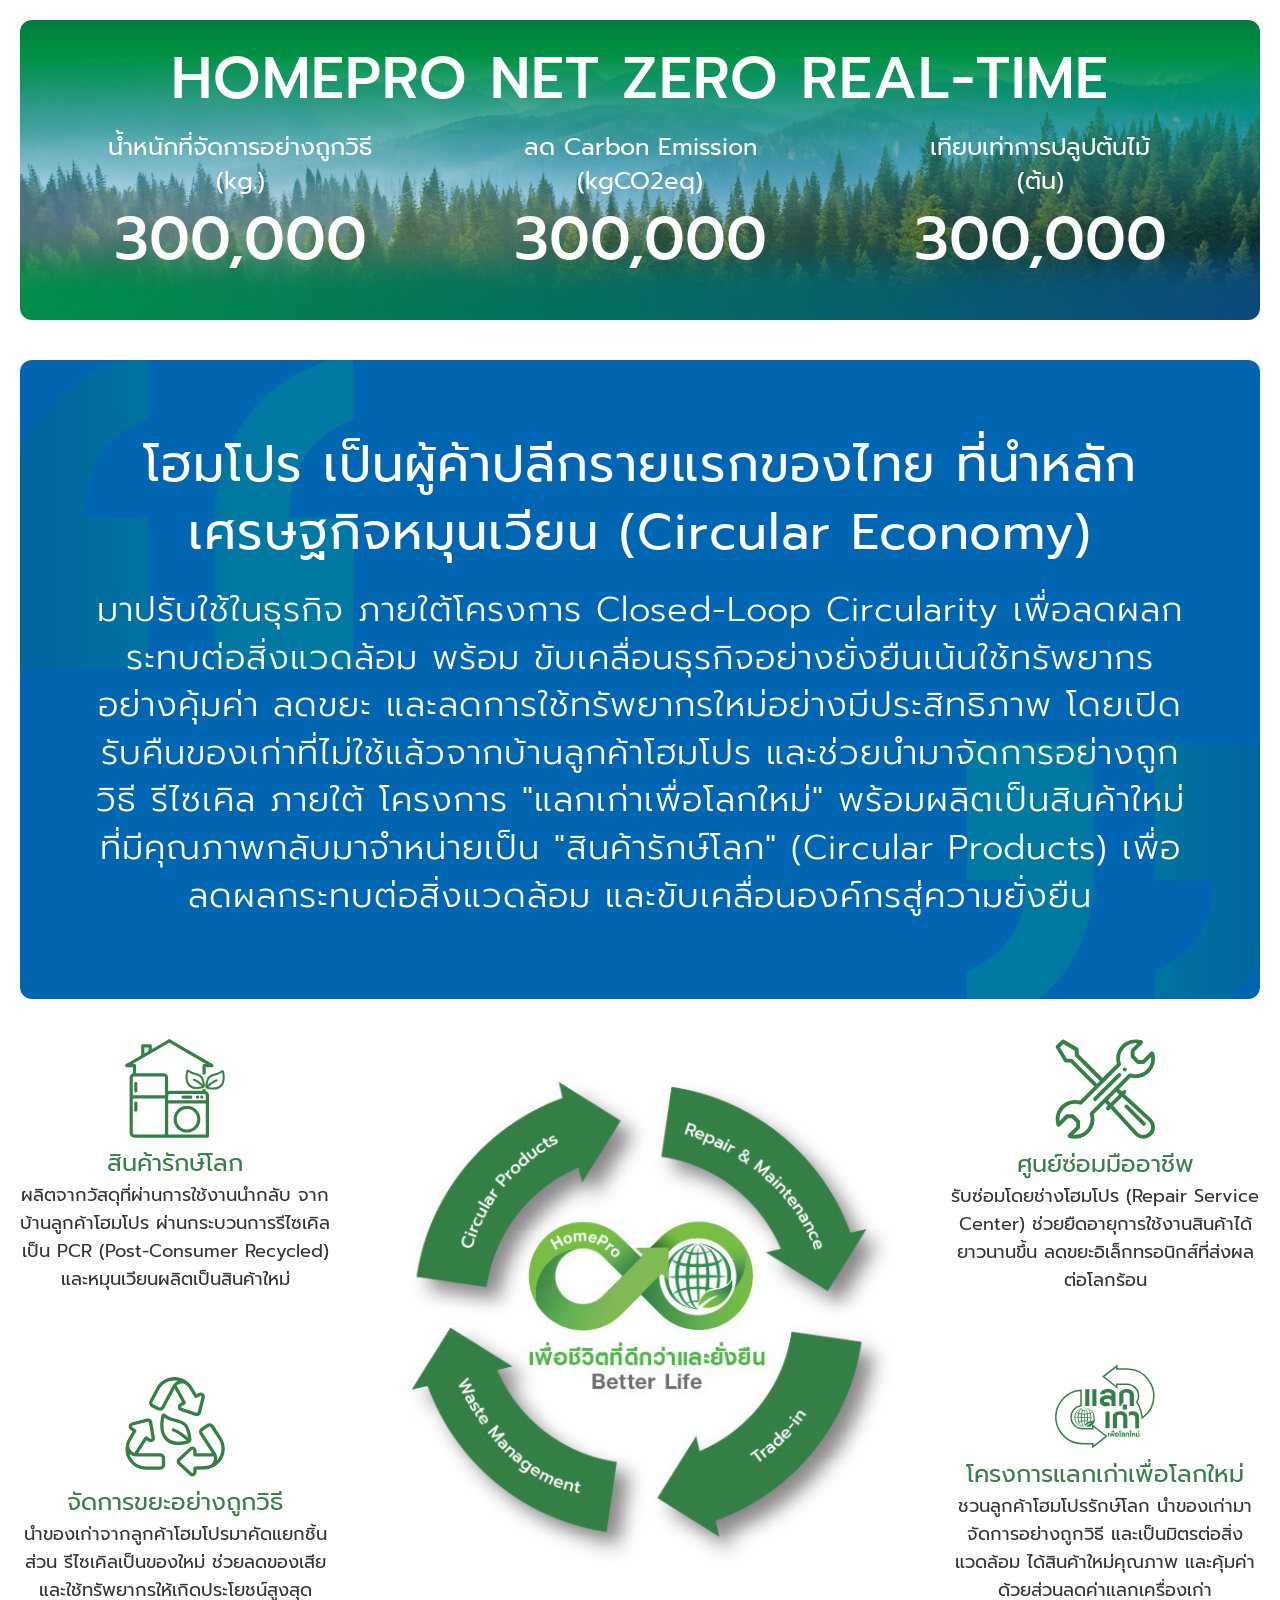
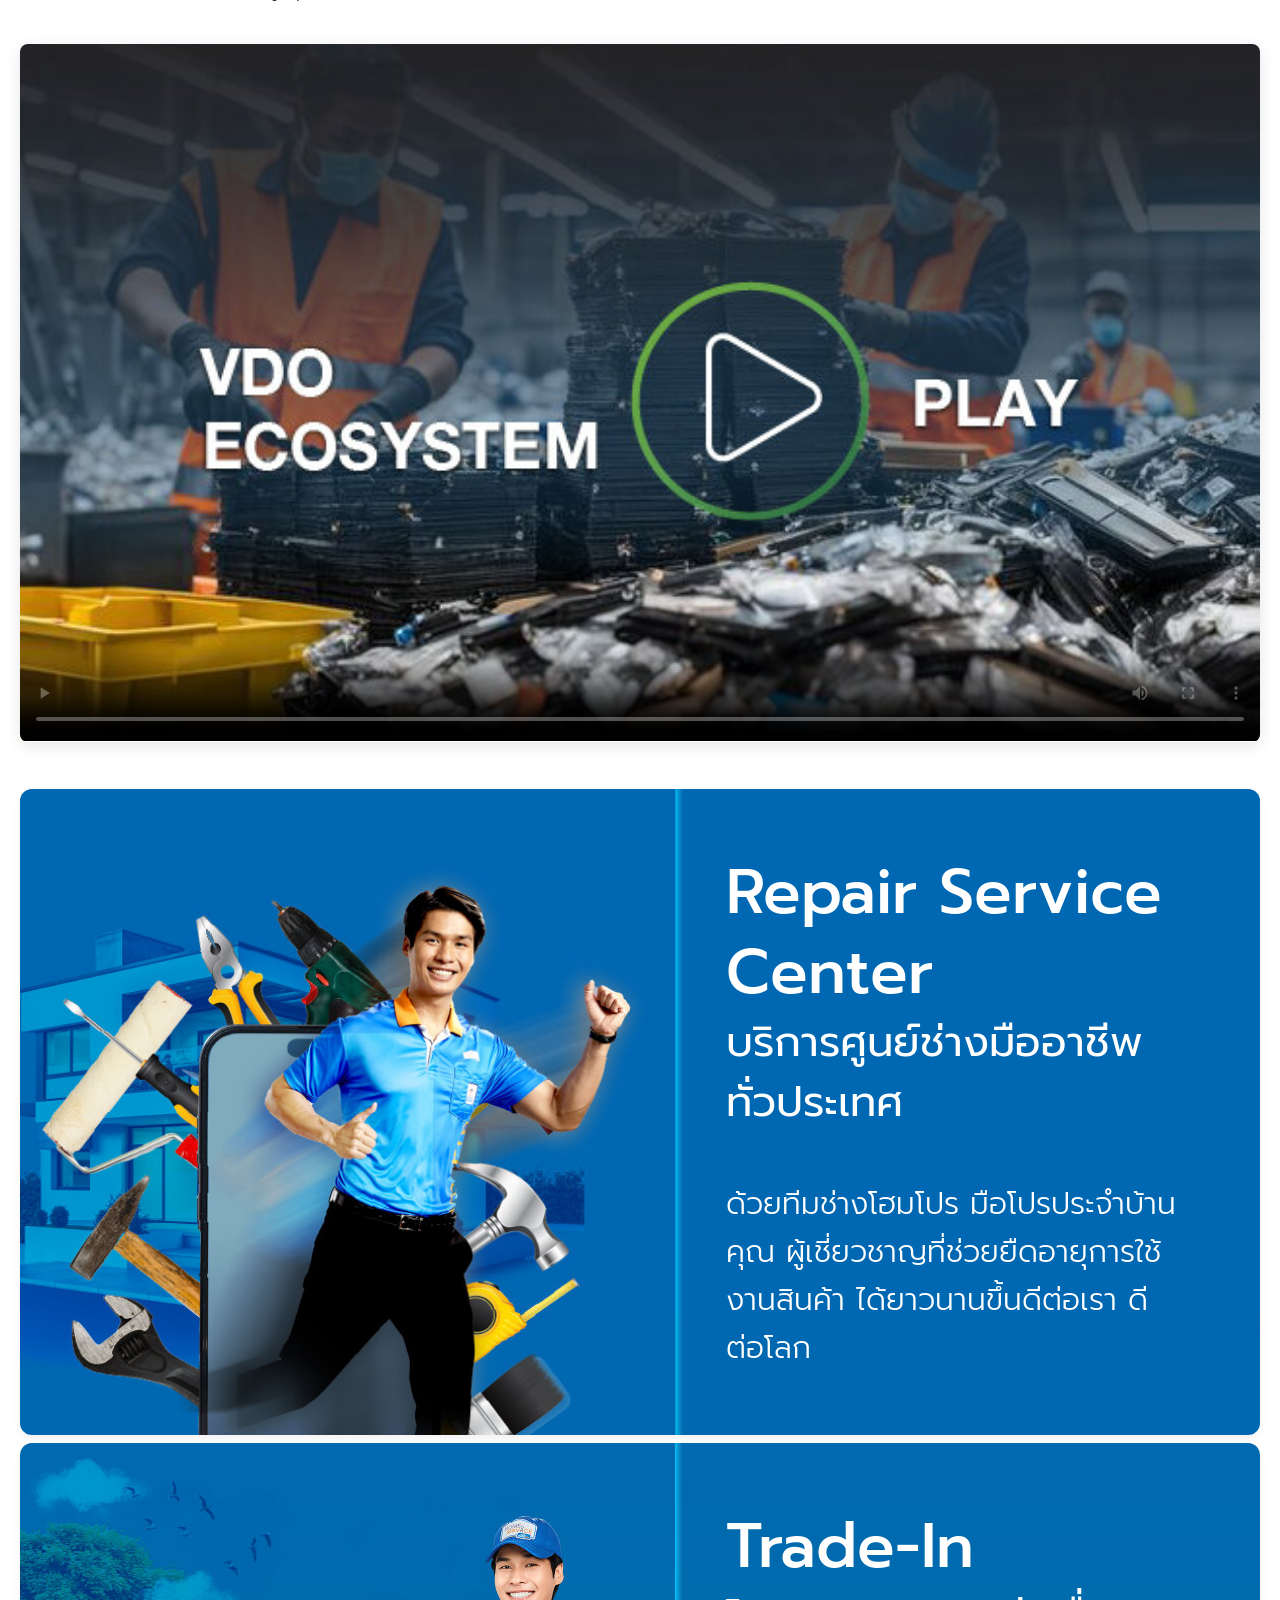
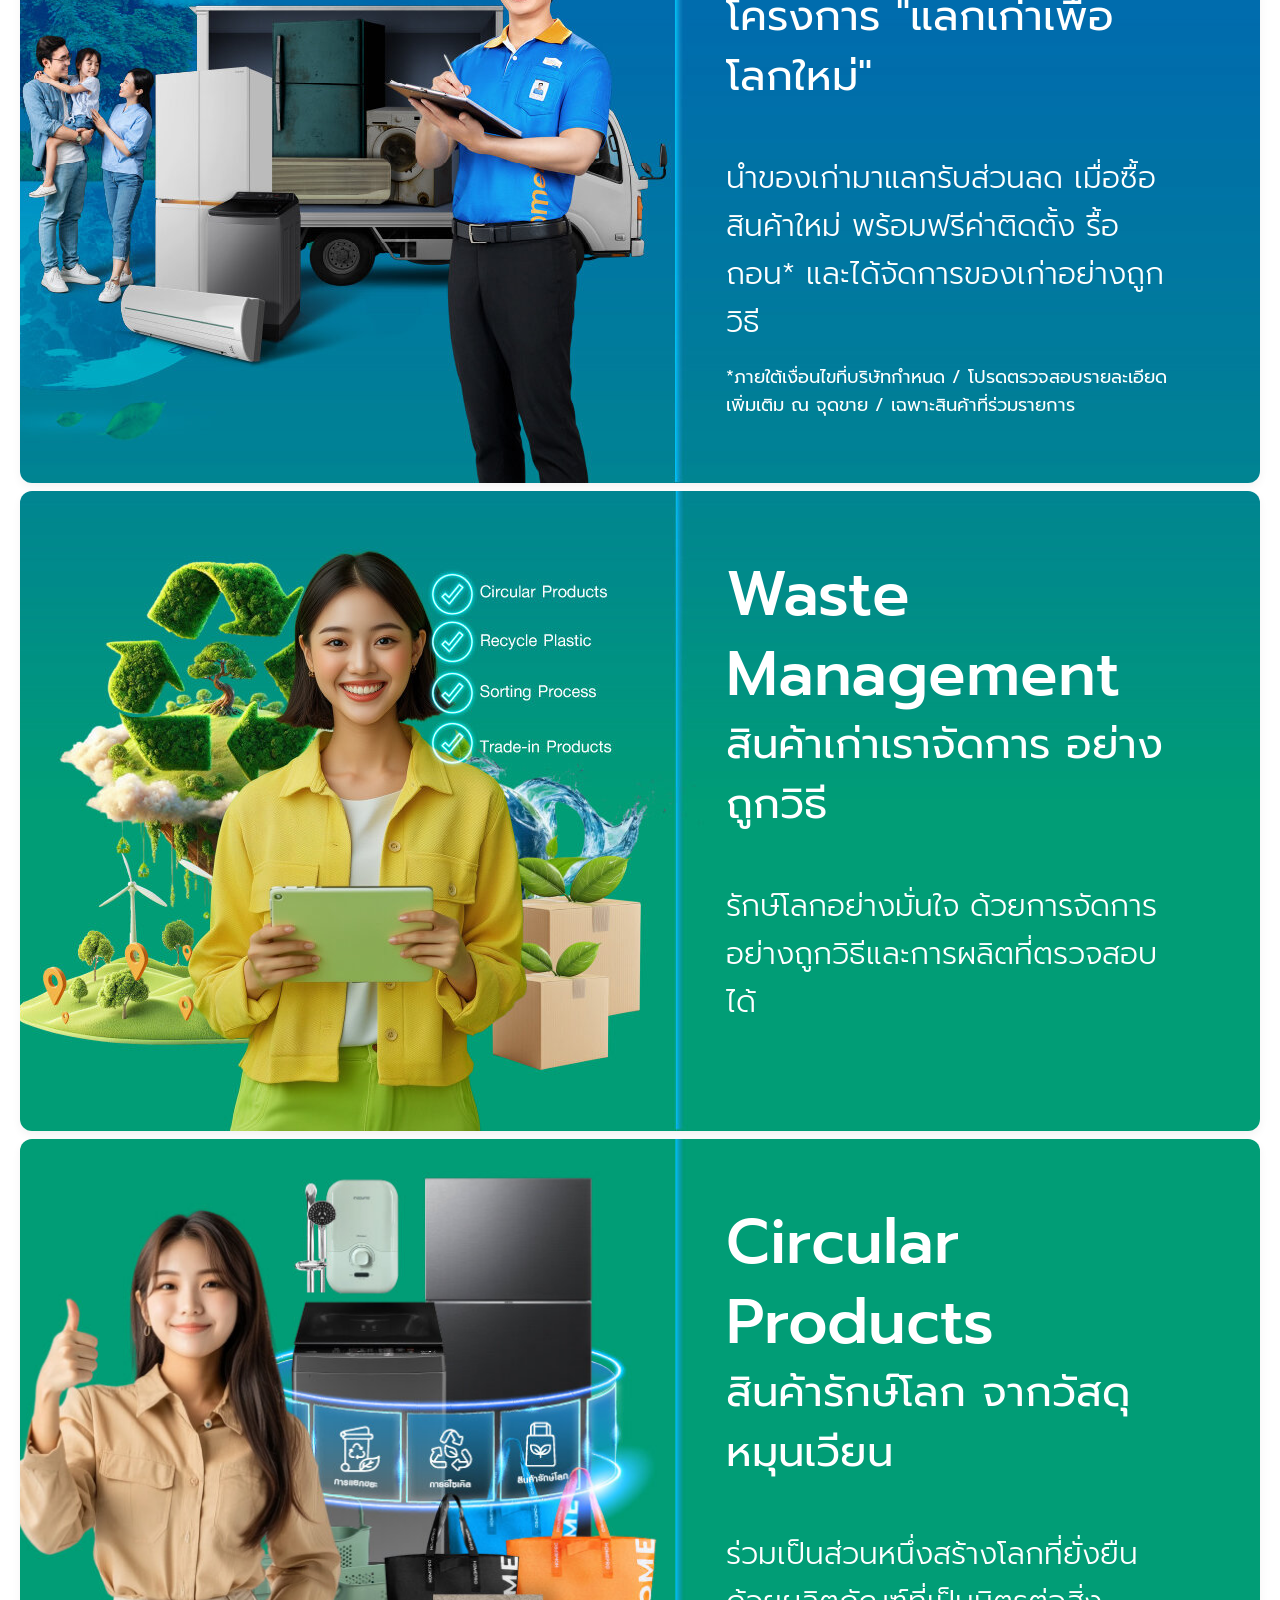
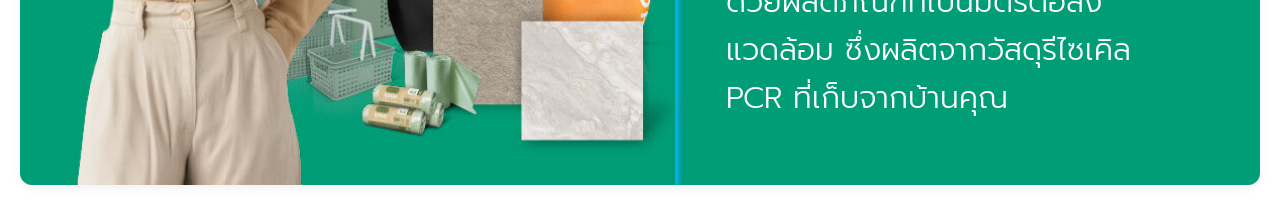
==== index.html @ ce5adcf7 "refactors: Refactor CSS and JavaScript for Modular Architecture - Created a modular CSS structure wi" ====
<!DOCTYPE html>
<html lang="th">
  <head>
    <meta charset="UTF-8" />
    <meta name="viewport" content="width=device-width, initial-scale=1.0" />
    <title>Circular Economy TH</title>
    <link rel="stylesheet" href="styles/main.css" />
  </head>

  <body>
    <div class="container">
      <section class="hero-banner hero-banner--circular">
        <div class="hero-banner__content">
          <p class="hero-banner__title">HOMEPRO NET ZERO REAL-TIME</p>

          <div class="stats-container">
            <div class="stats-card">
              <div class="stats-card__header">
                <p class="stats-card__label">น้ำหนักที่จัดการอย่างถูกวิธี</p>
                <p class="stats-card__label">(kg.)</p>
              </div>
              <p class="stats-card__label stats-card__value">300,000</p>
            </div>
            <div class="stats-card">
              <div class="stats-card__header">
                <p class="stats-card__label">ลด Carbon Emission</p>
                <p class="stats-card__label">(kgCO2eq)</p>
              </div>
              <p class="stats-card__label stats-card__value">300,000</p>
            </div>
            <div class="stats-card">
              <div class="stats-card__header">
                <p class="stats-card__label">เทียบเท่าการปลูปต้นไม้</p>
                <p class="stats-card__label">(ต้น)</p>
              </div>
              <p class="stats-card__label stats-card__value">300,000</p>
            </div>
          </div>
        </div>
      </section>

      <section class="intro-section">
        <div class="intro-section__content">
          <h2 class="intro-section__title">
            โฮมโปร เป็นผู้ค้าปลีกรายแรกของไทย ที่นำหลักเศรษฐกิจหมุนเวียน
            (Circular Economy)
          </h2>

          <h3 class="intro-section__description">
            มาปรับใช้ในธุรกิจ ภายใต้โครงการ Closed-Loop Circularity
            เพื่อลดผลกระทบต่อสิ่งแวดล้อม พร้อม
            ขับเคลื่อนธุรกิจอย่างยั่งยืนเน้นใช้ทรัพยากรอย่างคุ้มค่า ลดขยะ
            และลดการใช้ทรัพยากรใหม่อย่างมีประสิทธิภาพ
            โดยเปิดรับคืนของเก่าที่ไม่ใช้แล้วจากบ้านลูกค้าโฮมโปร
            และช่วยนำมาจัดการอย่างถูกวิธี รีไซเคิล ภายใต้ โครงการ
            "แลกเก่าเพื่อโลกใหม่" พร้อมผลิตเป็นสินค้าใหม่
            ที่มีคุณภาพกลับมาจำหน่ายเป็น "สินค้ารักษ์โลก" (Circular Products)
            เพื่อลดผลกระทบต่อสิ่งแวดล้อม และขับเคลื่อนองค์กรสู่ความยั่งยืน
          </h3>
        </div>
      </section>

      <section class="circularity-grid">
        <div class="circularity-grid__side circularity-grid__side--1">
          <div class="circularity-item">
            <img src="/images/Desktop/circle_icon01.svg" alt="รูปภาพ 1" />
            <div>
              <p class="circularity-item__title">สินค้ารักษ์โลก</p>
              <p class="circularity-item__description">
                ผลิตจากวัสดุที่ผ่านการใช้งานนำกลับ จากบ้านลูกค้าโฮมโปร
                ผ่านกระบวนการรีไซเคิล เป็น PCR (Post-Consumer Recycled)
                และหมุนเวียนผลิตเป็นสินค้าใหม่
              </p>
            </div>
          </div>
          <div class="circularity-item">
            <img src="/images/Desktop/circle_icon03.svg" alt="รูปภาพ 2" />
            <div>
              <p class="circularity-item__title">จัดการขยะอย่างถูกวิธี</p>
              <p class="circularity-item__description">
                นำของเก่าจากลูกค้าโฮมโปรมาคัดแยกชิ้นส่วน รีไซเคิลเป็นของใหม่
                ช่วยลดของเสีย และใช้ทรัพยากรให้เกิดประโยชน์สูงสุด
              </p>
            </div>
          </div>
        </div>
        <div class="circularity-grid__center">
          <img src="/images/Desktop/cycle_shadow.svg" alt="รูปภาพกลาง" />
        </div>
        <div class="circularity-grid__side circularity-grid__side--2">
          <div class="circularity-item">
            <img src="/images/Desktop/circle_icon02.svg" alt="รูปภาพ 3" />
            <div>
              <p class="circularity-item__title">ศูนย์ซ่อมมืออาชีพ</p>
              <p class="circularity-item__description">
                รับซ่อมโดยช่างโฮมโปร (Repair Service Center)
                ช่วยยืดอายุการใช้งานสินค้าได้ยาวนานขึ้น
                ลดขยะอิเล็กทรอนิกส์ที่ส่งผลต่อโลกร้อน
              </p>
            </div>
          </div>
          <div class="circularity-item">
            <img src="/images/Desktop/circle_icon04.svg" alt="รูปภาพ 4" />
            <div>
              <p class="circularity-item__title">โครงการแลกเก่าเพื่อโลกใหม่</p>
              <p class="circularity-item__description">
                ชวนลูกค้าโฮมโปรรักษ์โลก นำของเก่ามาจัดการอย่างถูกวิธี
                และเป็นมิตรต่อสิ่งแวดล้อม ได้สินค้าใหม่คุณภาพ
                และคุ้มค่าด้วยส่วนลดค่าแลกเครื่องเก่า
              </p>
            </div>
          </div>
        </div>
      </section>

      <section class="video-section">
        <div class="video-section__wrapper">
          <video controls poster="images/Desktop/04-vdo.jpg">
            <source src="/video/Revise Loop 1.mp4" type="video/mp4" />
          </video>
        </div>
      </section>

      <section class="service-cards">
        <div class="service-card service-card--repair">
          <div class="service-card__image"></div>
          <div class="service-card__content">
            <p class="service-card__title">Repair Service Center</p>
            <p class="service-card__subtitle">บริการศูนย์ช่างมืออาชีพ ทั่วประเทศ</p>
            <p class="service-card__description">
              ด้วยทีมช่างโฮมโปร มือโปรประจำบ้านคุณ
              ผู้เชี่ยวชาญที่ช่วยยืดอายุการใช้งานสินค้า ได้ยาวนานขึ้นดีต่อเรา
              ดีต่อโลก
            </p>
          </div>
        </div>

        <div class="service-card service-card--tradein">
          <div class="service-card__image"></div>
          <div class="service-card__content">
            <p class="service-card__title">Trade-In</p>
            <p class="service-card__subtitle">โครงการ "แลกเก่าเพื่อโลกใหม่"</p>
            <p class="service-card__description">
              นำของเก่ามาแลกรับส่วนลด เมื่อซื้อสินค้าใหม่ พร้อมฟรีค่าติดตั้ง
              รื้อถอน* และได้จัดการของเก่าอย่างถูกวิธี
            </p>
            <p class="service-card__footer">
              *ภายใต้เงื่อนไขที่บริษัทกำหนด / โปรดตรวจสอบรายละเอียดเพิ่มเติม ณ
              จุดขาย / เฉพาะสินค้าที่ร่วมรายการ
            </p>
          </div>
        </div>

        <a href="/Waste_Management_TH.html" class="service-card service-card--waste">
          <div class="service-card__image"></div>
          <div class="service-card__content">
            <p class="service-card__title">Waste Management</p>
            <p class="service-card__subtitle">สินค้าเก่าเราจัดการ อย่างถูกวิธี</p>
            <p class="service-card__description">
              รักษ์โลกอย่างมั่นใจ ด้วยการจัดการ
              อย่างถูกวิธีและการผลิตที่ตรวจสอบได้
            </p>
          </div>
        </a>

        <div class="service-card service-card--circular-products">
          <div class="service-card__image"></div>
          <div class="service-card__content">
            <p class="service-card__title">Circular Products</p>
            <p class="service-card__subtitle">สินค้ารักษ์โลก จากวัสดุหมุนเวียน</p>
            <p class="service-card__description">
              ร่วมเป็นส่วนหนึ่งสร้างโลกที่ยั่งยืน
              ด้วยผลิตภัณฑ์ที่เป็นมิตรต่อสิ่งแวดล้อม ซึ่งผลิตจากวัสดุรีไซเคิล
              PCR ที่เก็บจากบ้านคุณ
            </p>
          </div>
        </div>
      </section>

    <script src="scripts/carousel.js"></script>
  </body>
</html>
---- styles/main.css ----
/* Import all stylesheets in order */
@import url("base.css");
@import url("components.css");
@import url("pages/circular-economy.css");
@import url("pages/waste-management.css");
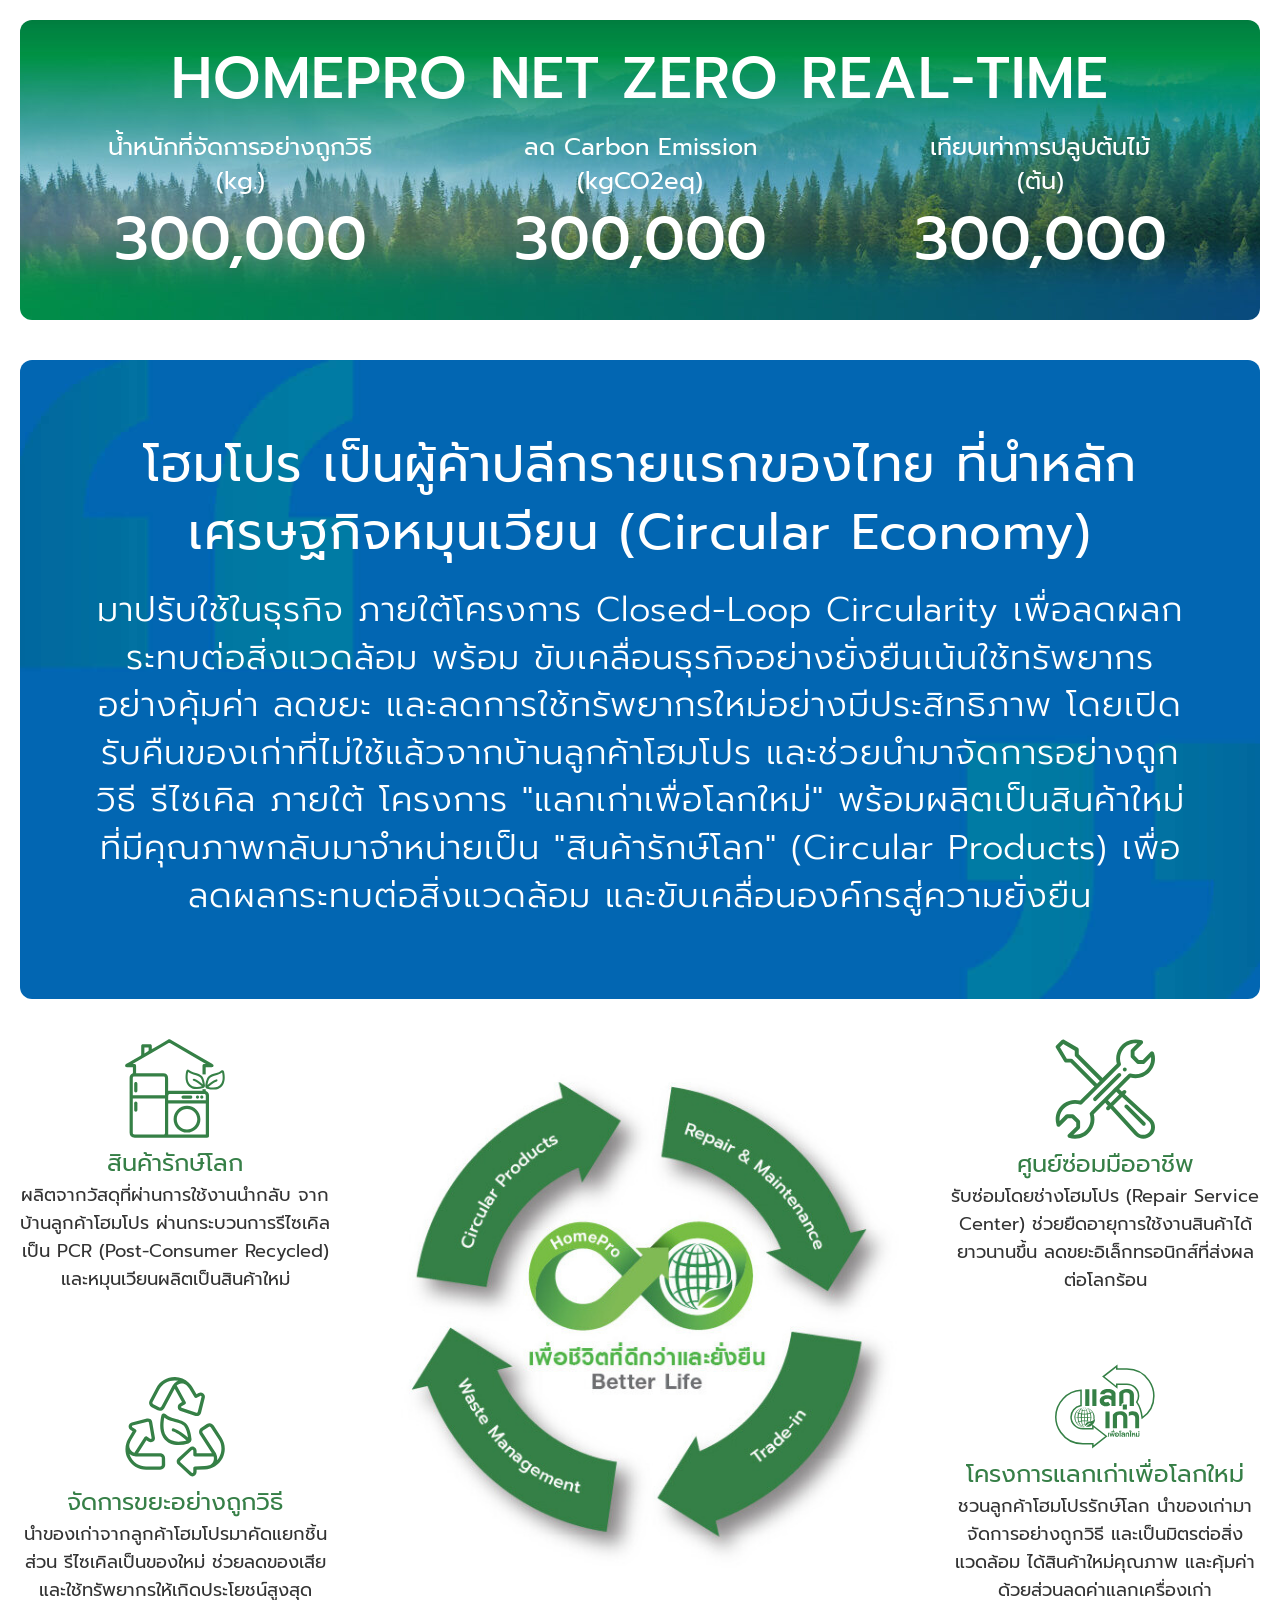
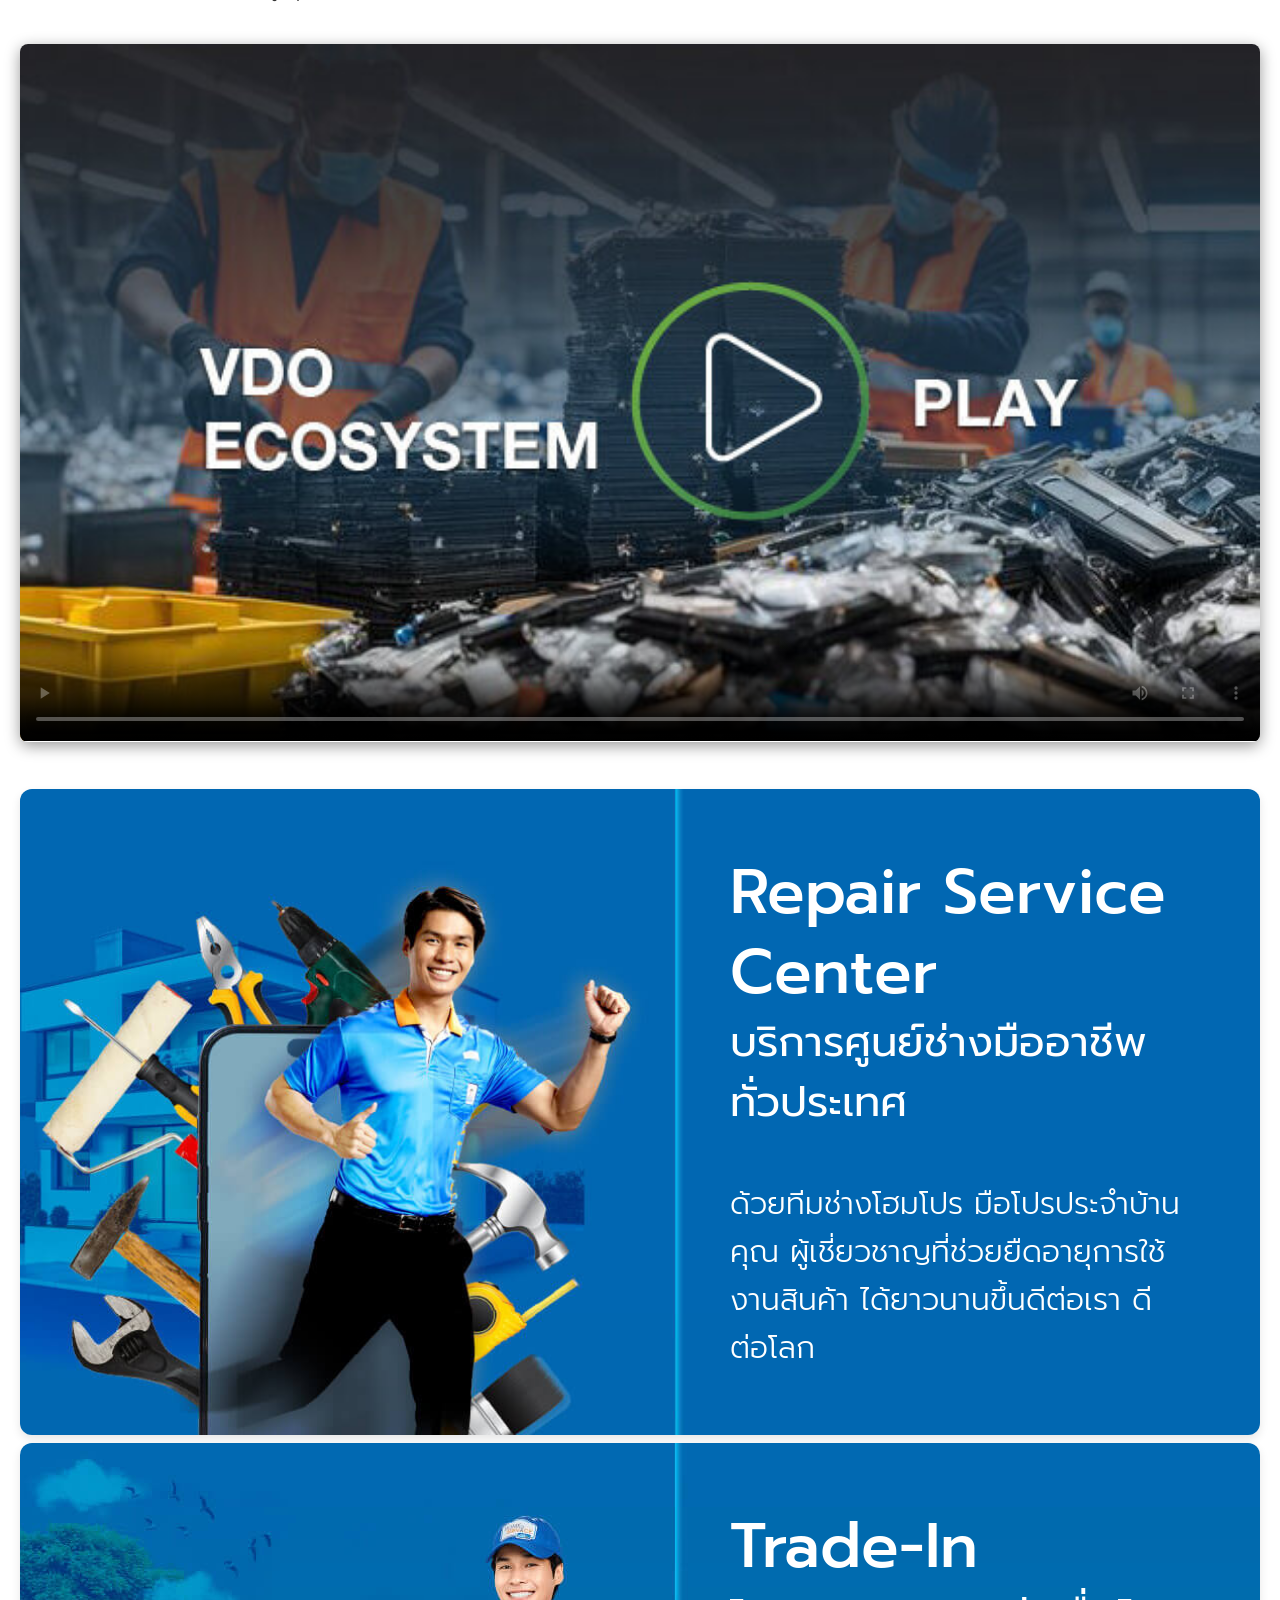
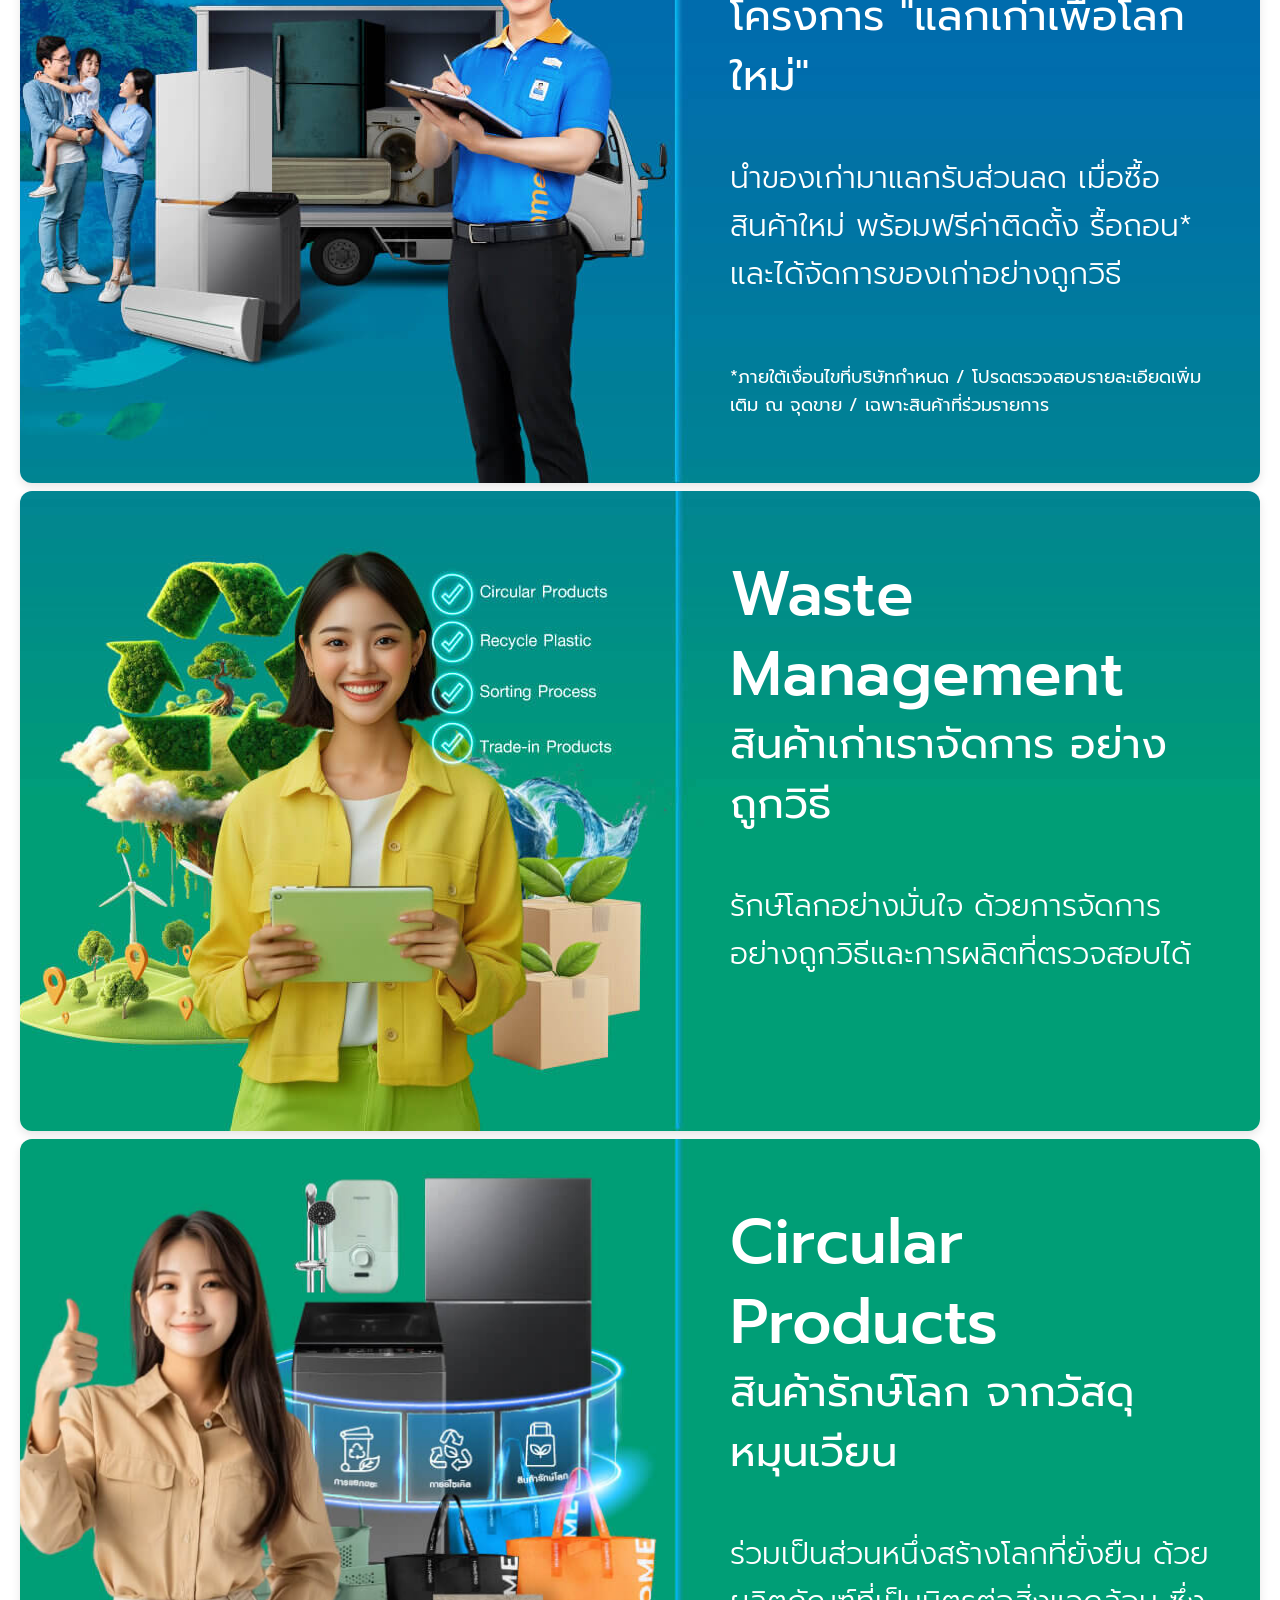
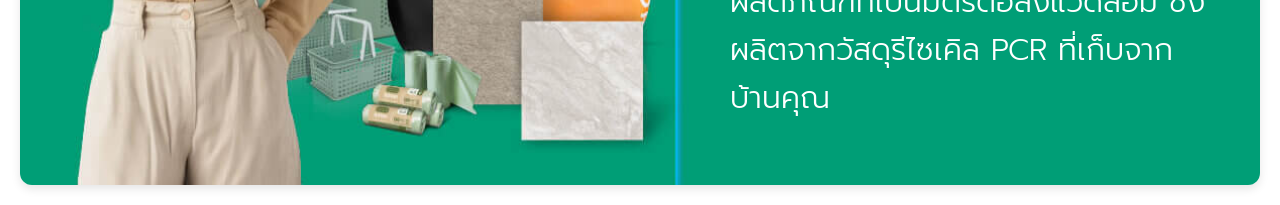
==== commit 3ad12916: "chore: remove unused carousel script and update HTML structure for better readability" ====
--- a/index.html
+++ b/index.html
@@ -126,7 +126,9 @@
           <div class="service-card__image"></div>
           <div class="service-card__content">
             <p class="service-card__title">Repair Service Center</p>
-            <p class="service-card__subtitle">บริการศูนย์ช่างมืออาชีพ ทั่วประเทศ</p>
+            <p class="service-card__subtitle">
+              บริการศูนย์ช่างมืออาชีพ ทั่วประเทศ
+            </p>
             <p class="service-card__description">
               ด้วยทีมช่างโฮมโปร มือโปรประจำบ้านคุณ
               ผู้เชี่ยวชาญที่ช่วยยืดอายุการใช้งานสินค้า ได้ยาวนานขึ้นดีต่อเรา
@@ -151,11 +153,16 @@
           </div>
         </div>
 
-        <a href="/Waste_Management_TH.html" class="service-card service-card--waste">
+        <a
+          href="/Waste_Management_TH.html"
+          class="service-card service-card--waste"
+        >
           <div class="service-card__image"></div>
           <div class="service-card__content">
             <p class="service-card__title">Waste Management</p>
-            <p class="service-card__subtitle">สินค้าเก่าเราจัดการ อย่างถูกวิธี</p>
+            <p class="service-card__subtitle">
+              สินค้าเก่าเราจัดการ อย่างถูกวิธี
+            </p>
             <p class="service-card__description">
               รักษ์โลกอย่างมั่นใจ ด้วยการจัดการ
               อย่างถูกวิธีและการผลิตที่ตรวจสอบได้
@@ -167,7 +174,9 @@
           <div class="service-card__image"></div>
           <div class="service-card__content">
             <p class="service-card__title">Circular Products</p>
-            <p class="service-card__subtitle">สินค้ารักษ์โลก จากวัสดุหมุนเวียน</p>
+            <p class="service-card__subtitle">
+              สินค้ารักษ์โลก จากวัสดุหมุนเวียน
+            </p>
             <p class="service-card__description">
               ร่วมเป็นส่วนหนึ่งสร้างโลกที่ยั่งยืน
               ด้วยผลิตภัณฑ์ที่เป็นมิตรต่อสิ่งแวดล้อม ซึ่งผลิตจากวัสดุรีไซเคิล
@@ -176,7 +185,6 @@
           </div>
         </div>
       </section>
-
-    <script src="scripts/carousel.js"></script>
+    </div>
   </body>
 </html>
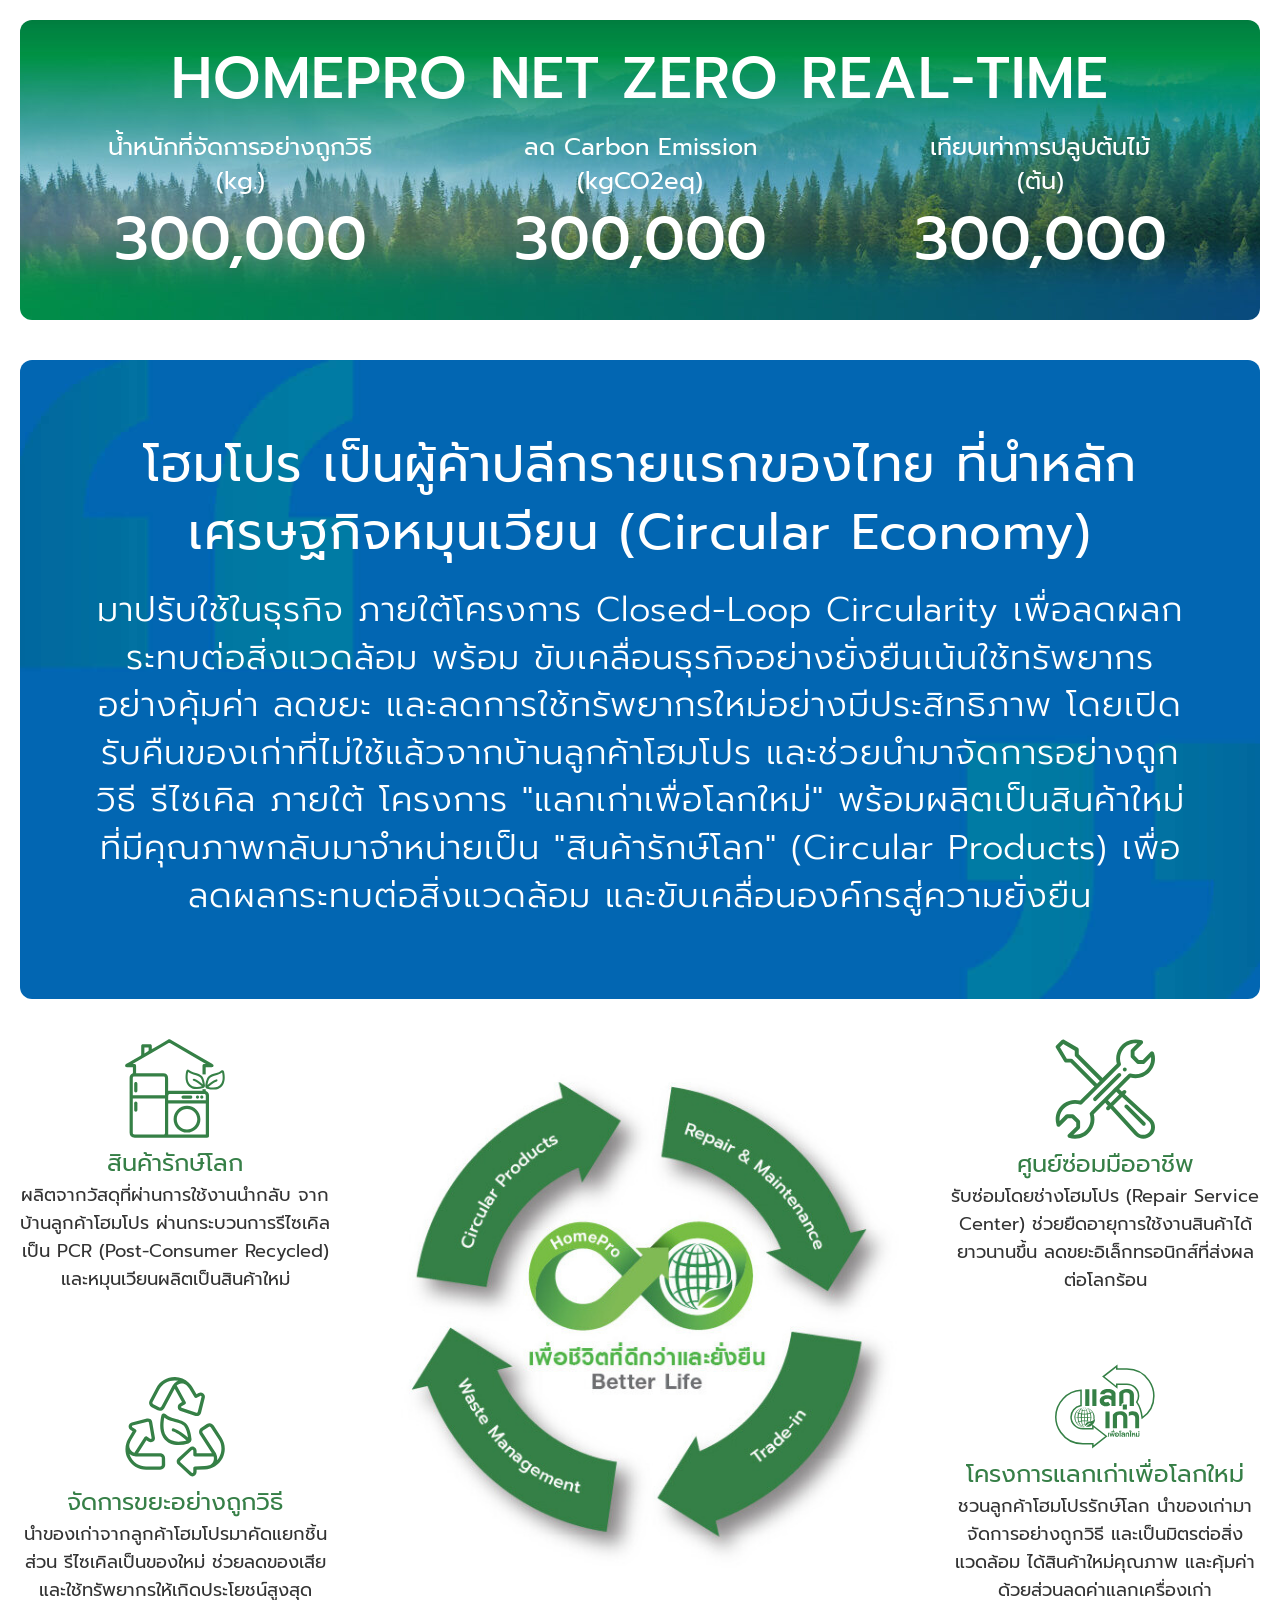
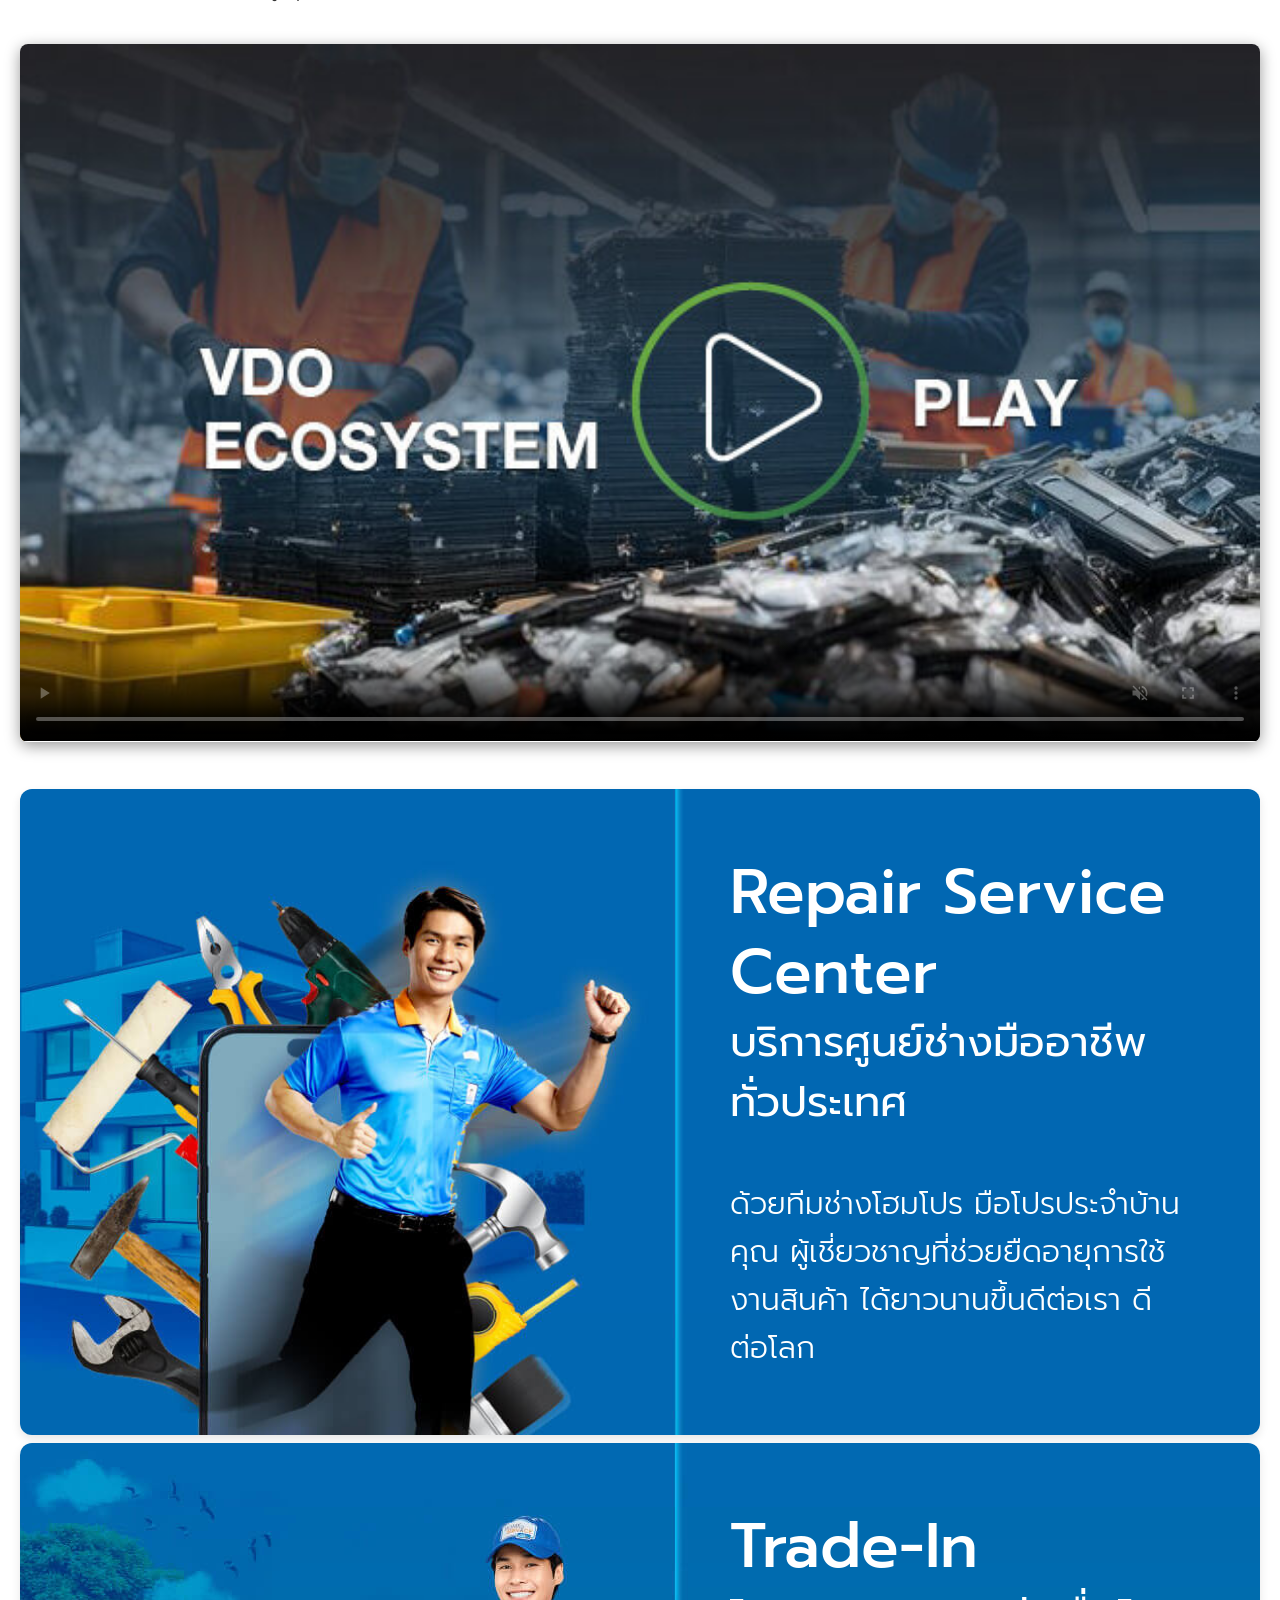
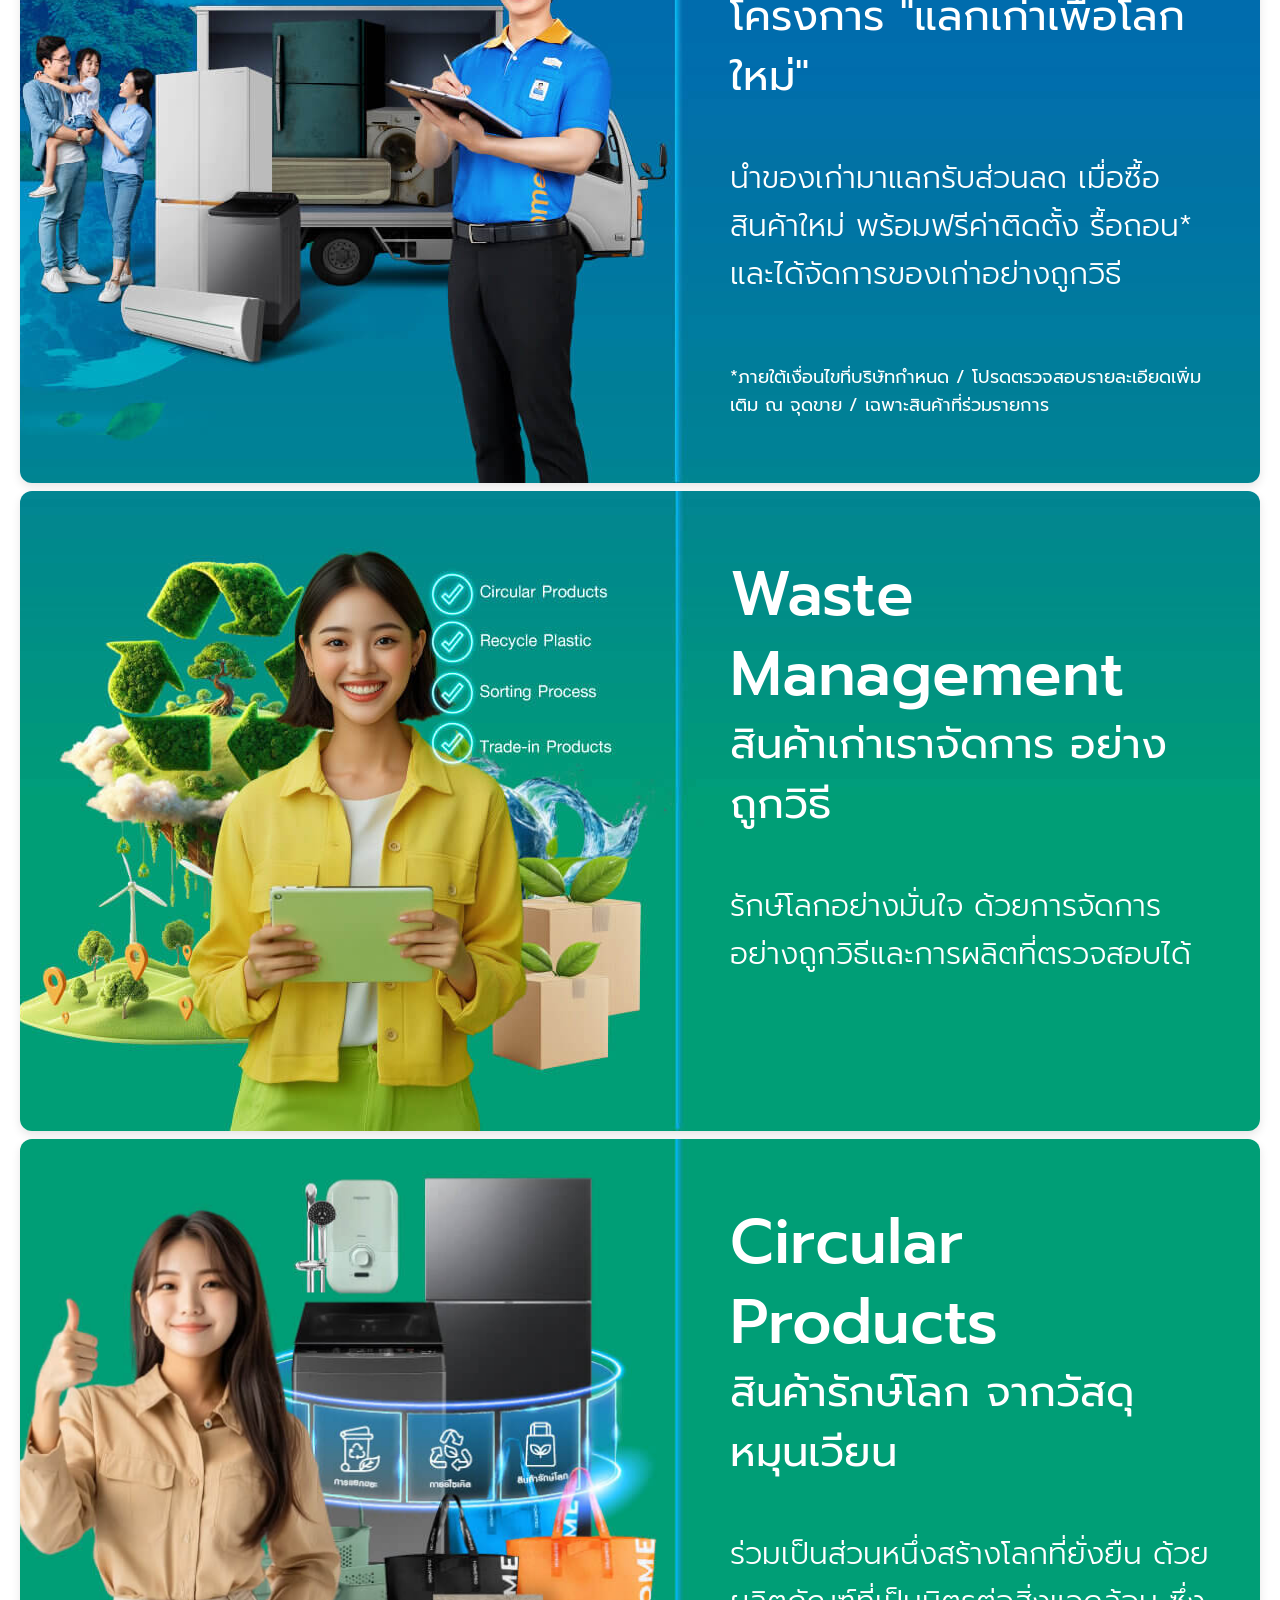
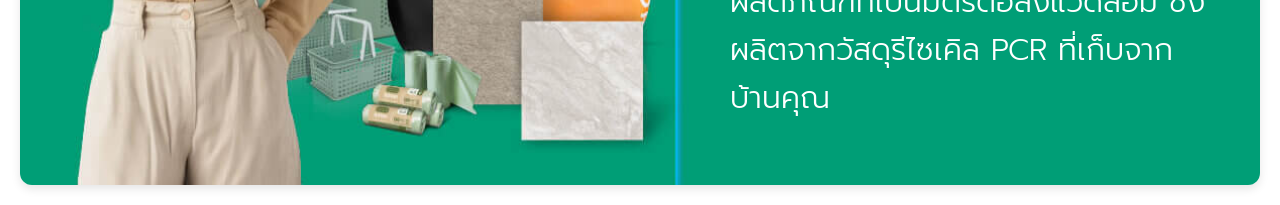
==== commit 0baf6db5: "fix: auto play video" ====
--- a/index.html
+++ b/index.html
@@ -3,15 +3,48 @@
   <head>
     <meta charset="UTF-8" />
     <meta name="viewport" content="width=device-width, initial-scale=1.0" />
-    <title>Circular Economy TH</title>
+    <title>HomePro Net Zero - เศรษฐกิจหมุนเวียน | Circular Economy</title>
+    <meta
+      name="description"
+      content="โฮมโปรนำหลักเศรษฐกิจหมุนเวียน (Circular Economy) มาปรับใช้ในธุรกิจ ภายใต้โครงการ Closed-Loop Circularity เพื่อลดผลกระทบต่อสิ่งแวดล้อมและขับเคลื่อนธุรกิจอย่างยั่งยืน"
+    />
+    <meta
+      name="keywords"
+      content="โฮมโปร, เศรษฐกิจหมุนเวียน, circular economy, net zero, ความยั่งยืน, รีไซเคิล, แลกเก่าเพื่อโลกใหม่, สินค้ารักษ์โลก"
+    />
+    <meta name="author" content="HomePro" />
+
+    <!-- Open Graph / Facebook -->
+    <meta property="og:type" content="website" />
+    <meta property="og:title" content="HomePro Net Zero - เศรษฐกิจหมุนเวียน" />
+    <meta
+      property="og:description"
+      content="โฮมโปรนำหลักเศรษฐกิจหมุนเวียน (Circular Economy) มาปรับใช้ในธุรกิจ เพื่อลดผลกระทบต่อสิ่งแวดล้อม"
+    />
+    <meta property="og:image" content="/images/Desktop/01-Hp Net zero.jpg" />
+
+    <!-- Twitter -->
+    <meta name="twitter:card" content="summary_large_image" />
+    <meta name="twitter:title" content="HomePro Net Zero - เศรษฐกิจหมุนเวียน" />
+    <meta
+      name="twitter:description"
+      content="โฮมโปรนำหลักเศรษฐกิจหมุนเวียน (Circular Economy) มาปรับใช้ในธุรกิจ เพื่อลดผลกระทบต่อสิ่งแวดล้อม"
+    />
+
     <link rel="stylesheet" href="styles/main.css" />
   </head>
 
   <body>
-    <div class="container">
-      <section class="hero-banner hero-banner--circular">
+    <!-- Skip to main content link for keyboard navigation -->
+    <a href="#main-content" class="sr-only">ข้ามไปยังเนื้อหาหลัก</a>
+
+    <main class="container">
+      <section
+        class="hero-banner hero-banner--circular"
+        aria-label="แบนเนอร์หลัก"
+      >
         <div class="hero-banner__content">
-          <p class="hero-banner__title">HOMEPRO NET ZERO REAL-TIME</p>
+          <h1 class="hero-banner__title">HOMEPRO NET ZERO REAL-TIME</h1>
 
           <div class="stats-container">
             <div class="stats-card">
@@ -60,10 +93,13 @@
         </div>
       </section>
 
-      <section class="circularity-grid">
+      <section class="circularity-grid" aria-label="กระบวนการเศรษฐกิจหมุนเวียน">
         <div class="circularity-grid__side circularity-grid__side--1">
           <div class="circularity-item">
-            <img src="/images/Desktop/circle_icon01.svg" alt="รูปภาพ 1" />
+            <img
+              src="/images/Desktop/circle_icon01.svg"
+              alt="ไอคอนสินค้ารักษ์โลก"
+            />
             <div>
               <p class="circularity-item__title">สินค้ารักษ์โลก</p>
               <p class="circularity-item__description">
@@ -74,7 +110,7 @@
             </div>
           </div>
           <div class="circularity-item">
-            <img src="/images/Desktop/circle_icon03.svg" alt="รูปภาพ 2" />
+            <img src="/images/Desktop/circle_icon03.svg" alt="ไอคอนจัดการขยะ" />
             <div>
               <p class="circularity-item__title">จัดการขยะอย่างถูกวิธี</p>
               <p class="circularity-item__description">
@@ -85,11 +121,14 @@
           </div>
         </div>
         <div class="circularity-grid__center">
-          <img src="/images/Desktop/cycle_shadow.svg" alt="รูปภาพกลาง" />
+          <img
+            src="/images/Desktop/cycle_shadow.svg"
+            alt="วงจรเศรษฐกิจหมุนเวียน"
+          />
         </div>
         <div class="circularity-grid__side circularity-grid__side--2">
           <div class="circularity-item">
-            <img src="/images/Desktop/circle_icon02.svg" alt="รูปภาพ 3" />
+            <img src="/images/Desktop/circle_icon02.svg" alt="ไอคอนศูนย์ซ่อม" />
             <div>
               <p class="circularity-item__title">ศูนย์ซ่อมมืออาชีพ</p>
               <p class="circularity-item__description">
@@ -100,7 +139,10 @@
             </div>
           </div>
           <div class="circularity-item">
-            <img src="/images/Desktop/circle_icon04.svg" alt="รูปภาพ 4" />
+            <img
+              src="/images/Desktop/circle_icon04.svg"
+              alt="ไอคอนแลกเก่าเพื่อโลกใหม่"
+            />
             <div>
               <p class="circularity-item__title">โครงการแลกเก่าเพื่อโลกใหม่</p>
               <p class="circularity-item__description">
@@ -113,10 +155,17 @@
         </div>
       </section>
 
-      <section class="video-section">
+      <section class="video-section" aria-label="วิดีโอแสดงกระบวนการ">
         <div class="video-section__wrapper">
-          <video controls poster="images/Desktop/04-vdo.jpg">
+          <video
+            autoplay
+            muted
+            controls
+            poster="images/Desktop/04-vdo.jpg"
+            aria-label="วิดีโอโครงการ Closed-Loop Circularity"
+          >
             <source src="/video/Revise Loop 1.mp4" type="video/mp4" />
+            <track kind="captions" label="Thai" />
           </video>
         </div>
       </section>
@@ -185,6 +234,6 @@
           </div>
         </div>
       </section>
-    </div>
+    </main>
   </body>
 </html>
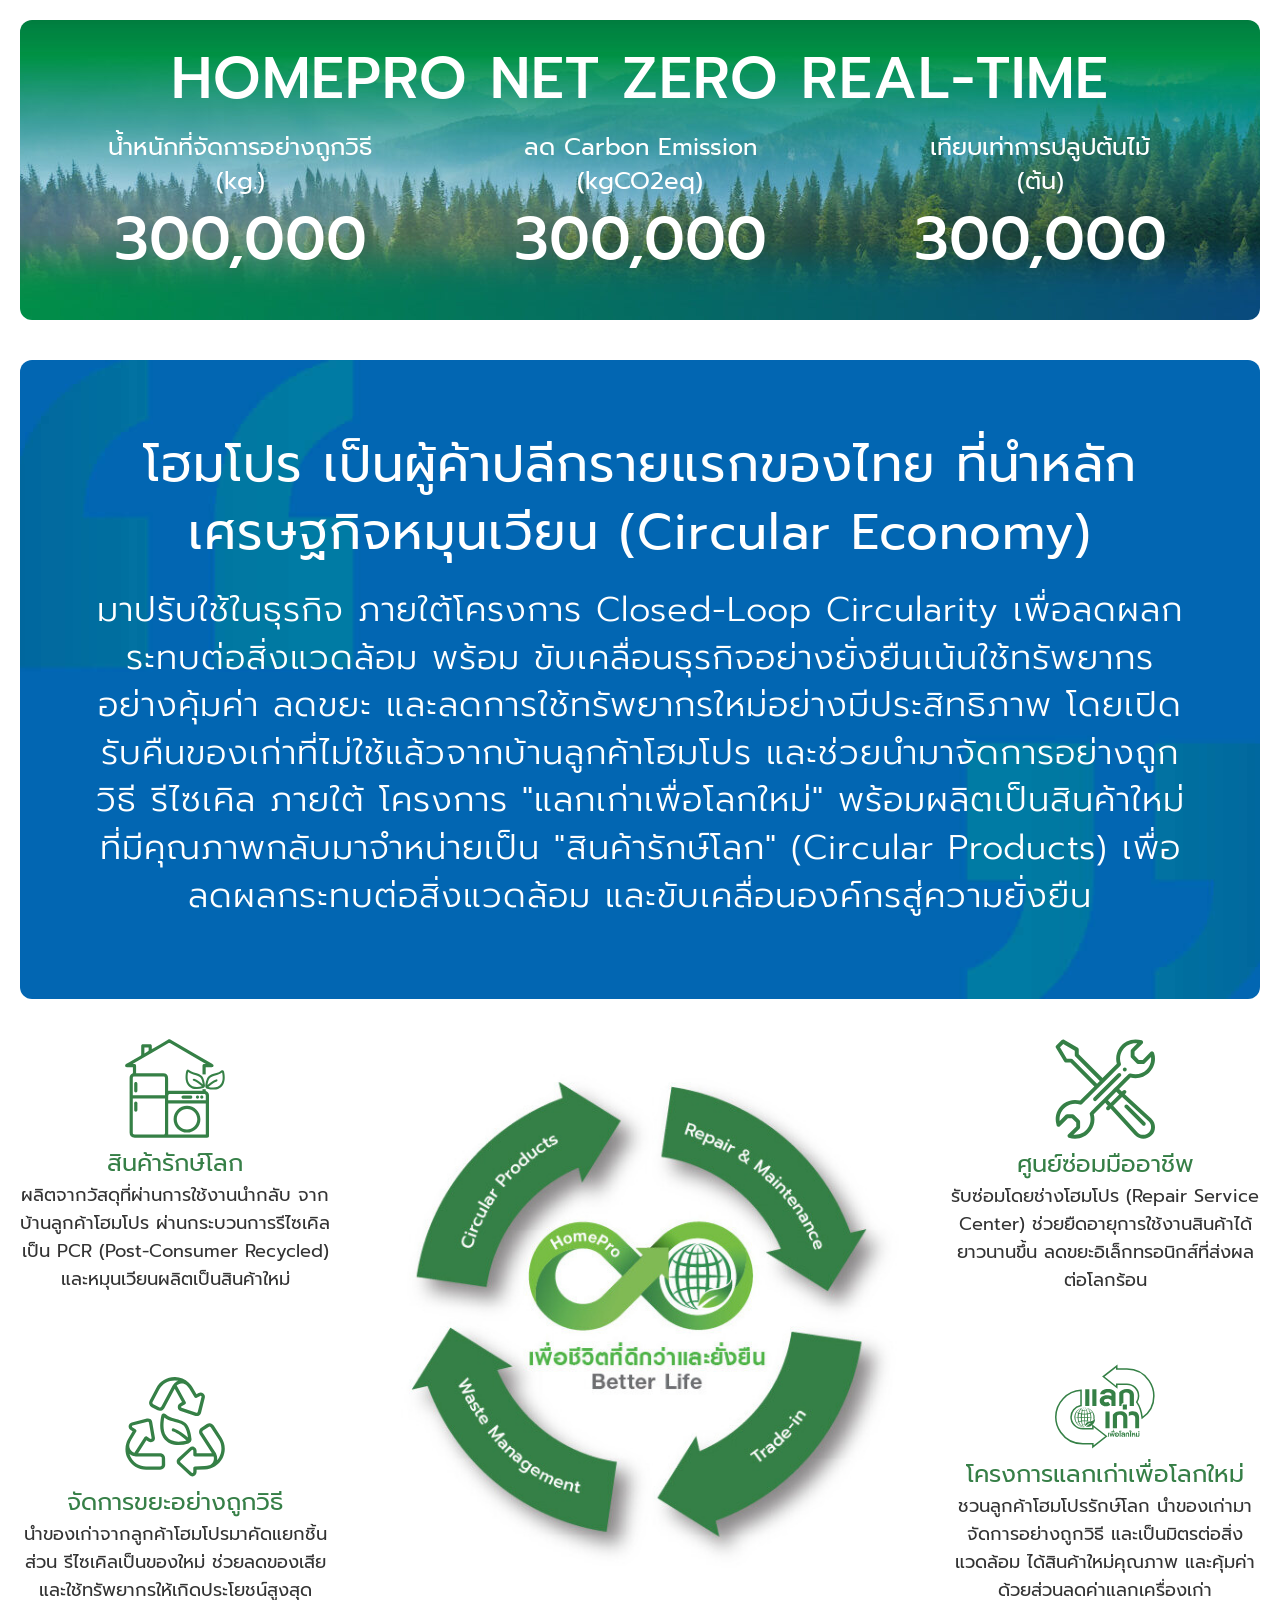
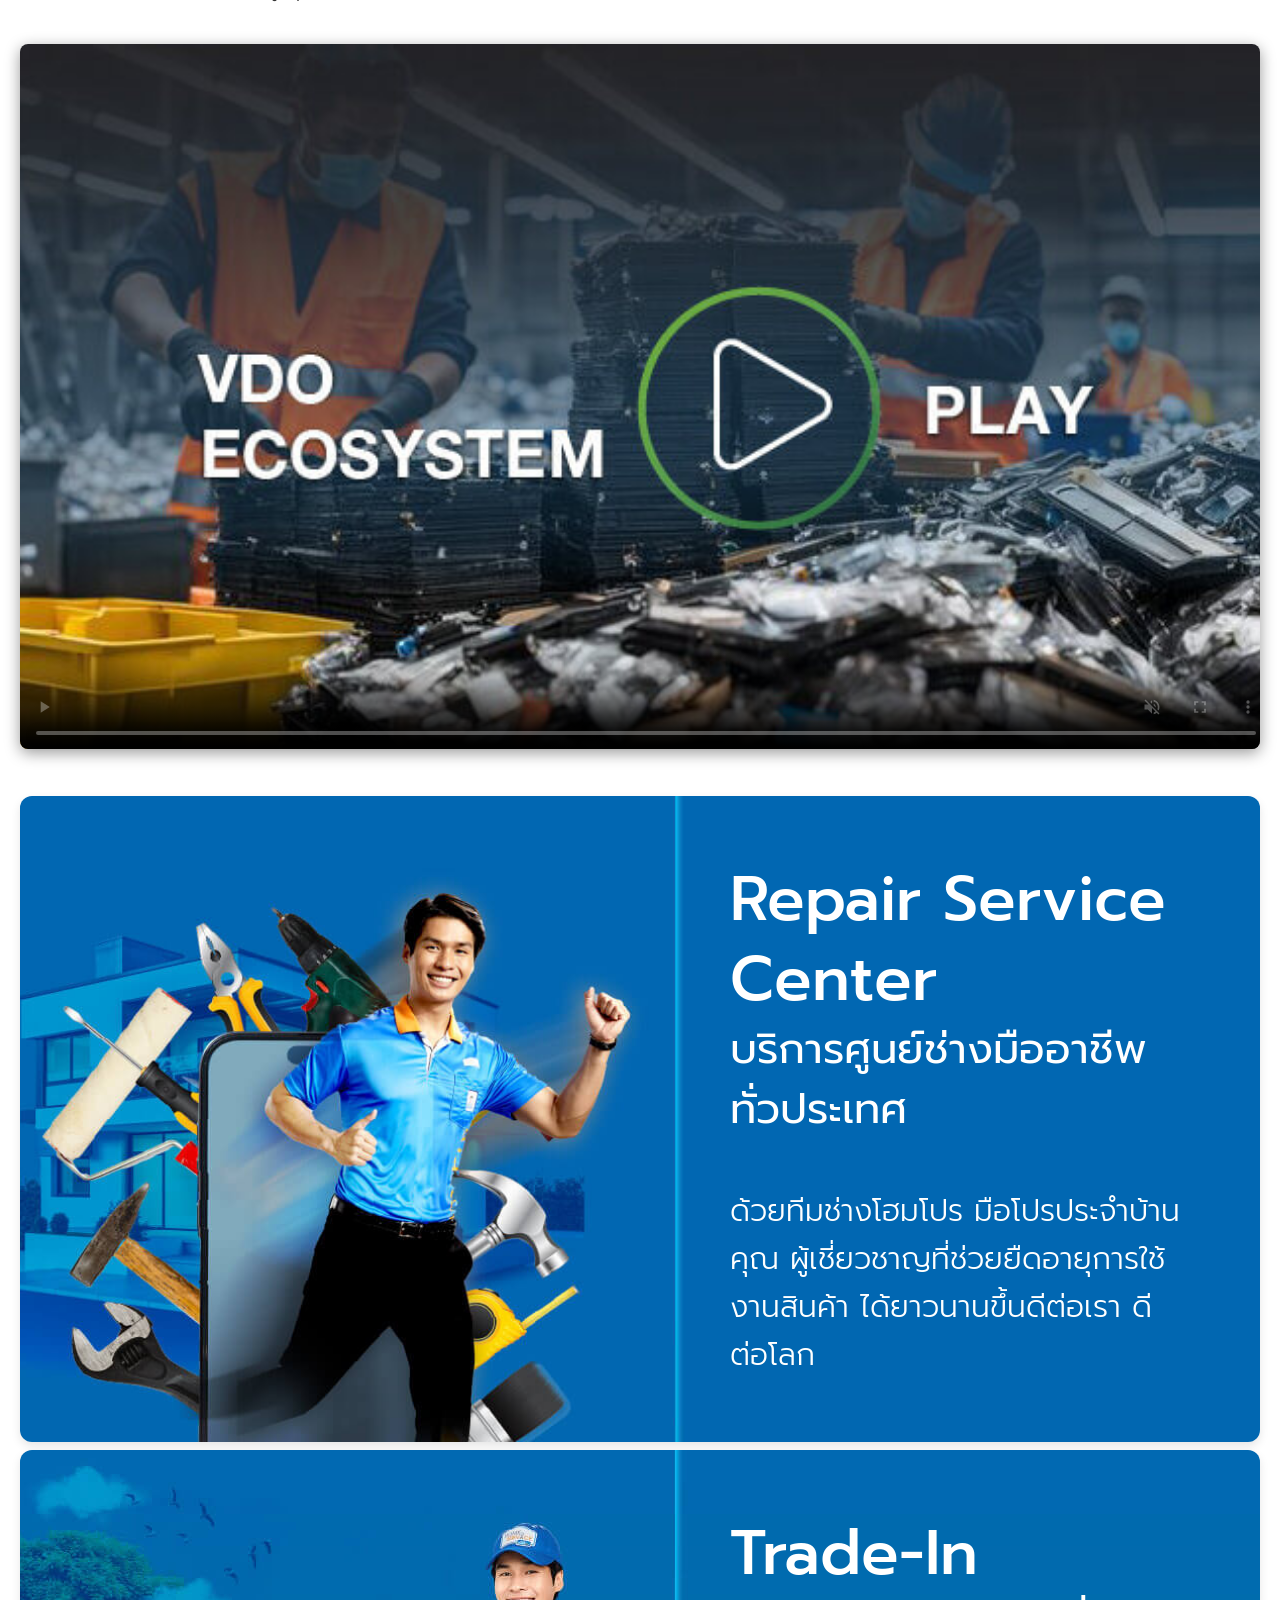
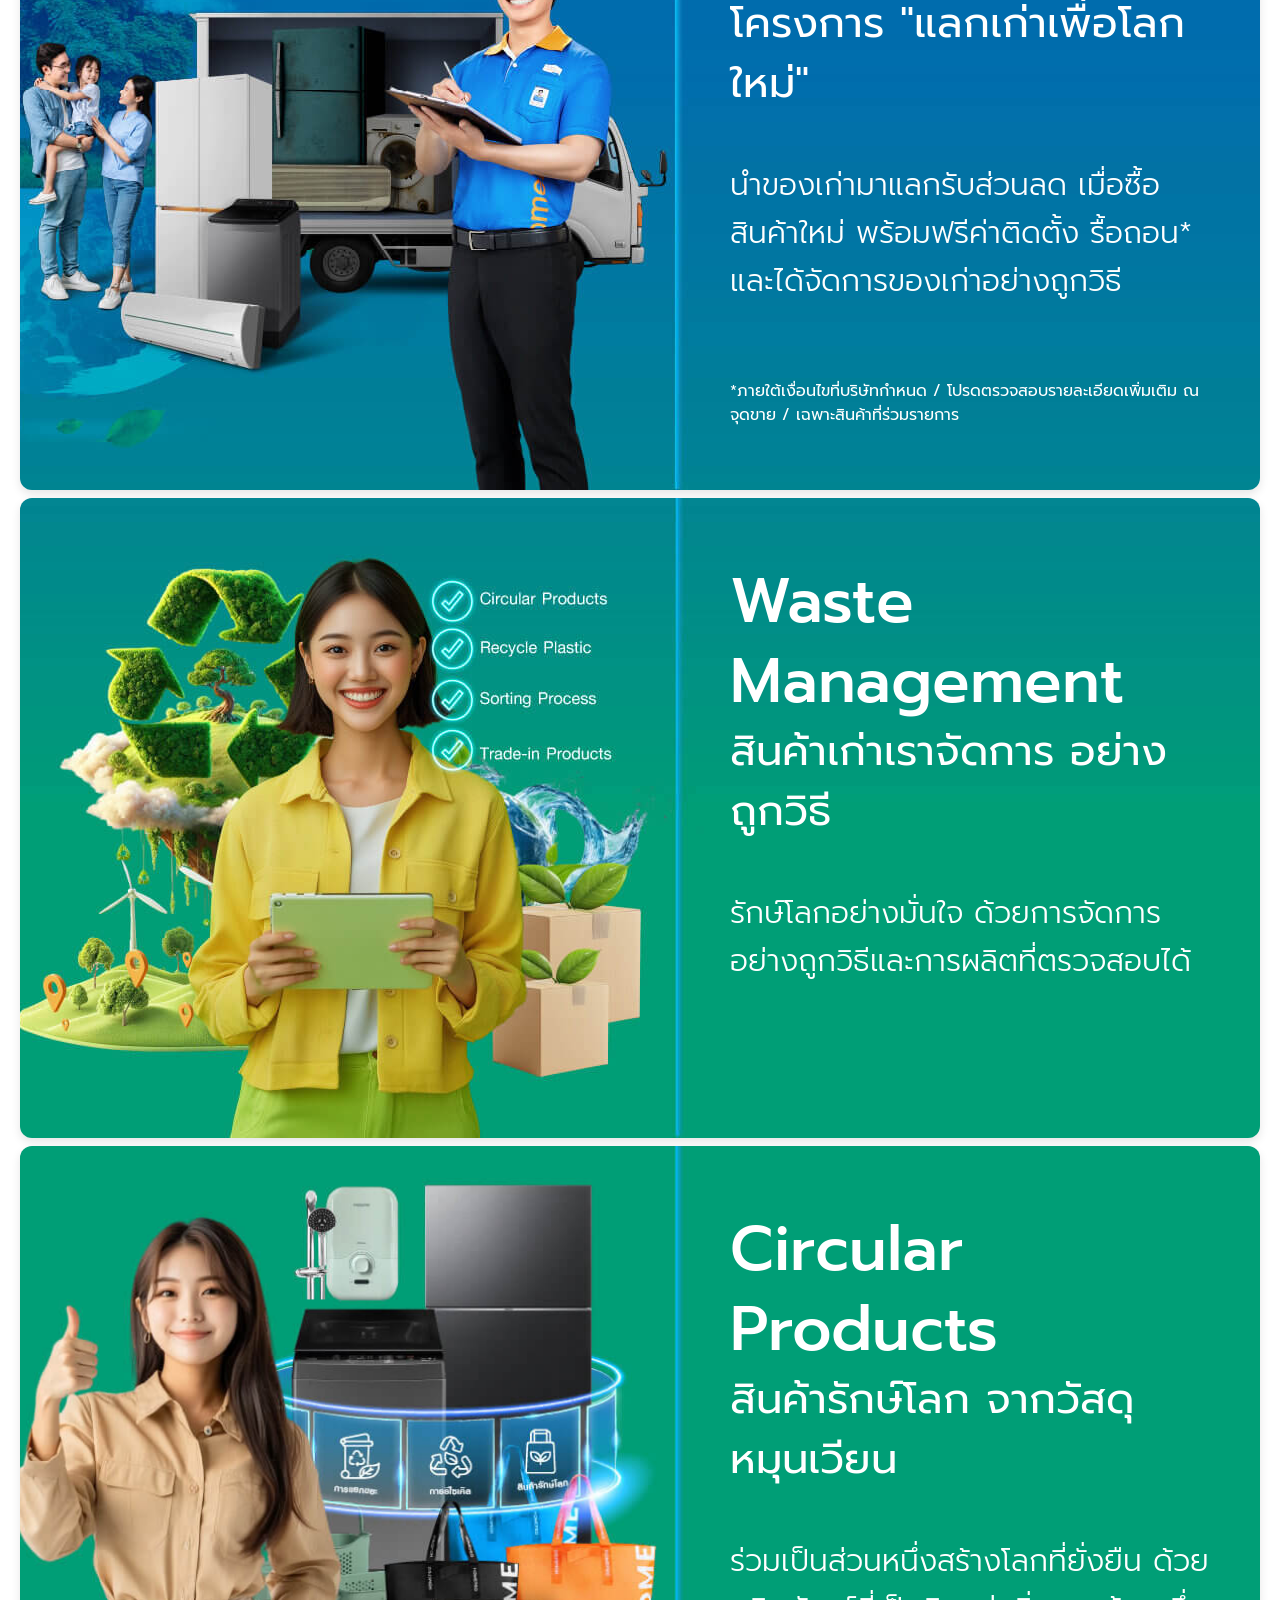
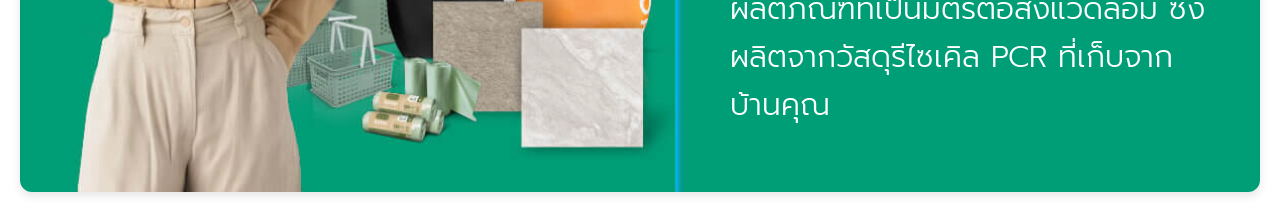
==== commit 05c22593: "fix: css ssection 1 , fix wastmanagement" ====
--- a/index.html
+++ b/index.html
@@ -52,6 +52,11 @@
                 <p class="stats-card__label">น้ำหนักที่จัดการอย่างถูกวิธี</p>
                 <p class="stats-card__label">(kg.)</p>
               </div>
+              <div class="stats-card__header_mobile">
+                <p class="stats-card__label">
+                  น้ำหนักที่จัดการอย่างถูกวิธี (kg.)
+                </p>
+              </div>
               <p class="stats-card__label stats-card__value">300,000</p>
             </div>
             <div class="stats-card">
@@ -59,12 +64,18 @@
                 <p class="stats-card__label">ลด Carbon Emission</p>
                 <p class="stats-card__label">(kgCO2eq)</p>
               </div>
+              <div class="stats-card__header_mobile">
+                <p class="stats-card__label">ลด Carbon Emission (kgCO2eq)</p>
+              </div>
               <p class="stats-card__label stats-card__value">300,000</p>
             </div>
             <div class="stats-card">
               <div class="stats-card__header">
                 <p class="stats-card__label">เทียบเท่าการปลูปต้นไม้</p>
                 <p class="stats-card__label">(ต้น)</p>
+              </div>
+              <div class="stats-card__header_mobile">
+                <p class="stats-card__label">เทียบเท่าการปลูปต้นไม้ (ต้น)</p>
               </div>
               <p class="stats-card__label stats-card__value">300,000</p>
             </div>
@@ -171,7 +182,11 @@
       </section>
 
       <section class="service-cards">
-        <div class="service-card service-card--repair">
+        <a
+          target="_blank"
+          href="https://www.homepro.co.th/ecosystem/repair-center/index.jsp"
+          class="service-card service-card--repair"
+        >
           <div class="service-card__image"></div>
           <div class="service-card__content">
             <p class="service-card__title">Repair Service Center</p>
@@ -184,25 +199,36 @@
               ดีต่อโลก
             </p>
           </div>
-        </div>
-
-        <div class="service-card service-card--tradein">
-          <div class="service-card__image"></div>
-          <div class="service-card__content">
-            <p class="service-card__title">Trade-In</p>
-            <p class="service-card__subtitle">โครงการ "แลกเก่าเพื่อโลกใหม่"</p>
-            <p class="service-card__description">
-              นำของเก่ามาแลกรับส่วนลด เมื่อซื้อสินค้าใหม่ พร้อมฟรีค่าติดตั้ง
-              รื้อถอน* และได้จัดการของเก่าอย่างถูกวิธี
-            </p>
-            <p class="service-card__footer">
-              *ภายใต้เงื่อนไขที่บริษัทกำหนด / โปรดตรวจสอบรายละเอียดเพิ่มเติม ณ
-              จุดขาย / เฉพาะสินค้าที่ร่วมรายการ
-            </p>
-          </div>
-        </div>
-
-        <a
+        </a>
+
+        <a
+          target="_blank"
+          href="https://www.homepro.co.th/ecosystem/trade-in-program/"
+          class="service-card service-card--tradein"
+        >
+          <div class="service-card__image"></div>
+          <div class="service-card__content space-between">
+            <div>
+              <p class="service-card__title">Trade-In</p>
+              <p class="service-card__subtitle">
+                โครงการ "แลกเก่าเพื่อโลกใหม่"
+              </p>
+              <p class="service-card__description">
+                นำของเก่ามาแลกรับส่วนลด เมื่อซื้อสินค้าใหม่ พร้อมฟรีค่าติดตั้ง
+                รื้อถอน* และได้จัดการของเก่าอย่างถูกวิธี
+              </p>
+            </div>
+            <div>
+              <p>
+                *ภายใต้เงื่อนไขที่บริษัทกำหนด / โปรดตรวจสอบรายละเอียดเพิ่มเติม ณ
+                จุดขาย / เฉพาะสินค้าที่ร่วมรายการ
+              </p>
+            </div>
+          </div>
+        </a>
+
+        <a
+          target="_blank"
           href="/Waste_Management_TH.html"
           class="service-card service-card--waste"
         >
@@ -219,7 +245,11 @@
           </div>
         </a>
 
-        <div class="service-card service-card--circular-products">
+        <a
+          target="_blank"
+          href="https://www.homepro.co.th/sales/circular-product"
+          class="service-card service-card--circular-products"
+        >
           <div class="service-card__image"></div>
           <div class="service-card__content">
             <p class="service-card__title">Circular Products</p>
@@ -232,7 +262,7 @@
               PCR ที่เก็บจากบ้านคุณ
             </p>
           </div>
-        </div>
+        </a>
       </section>
     </main>
   </body>
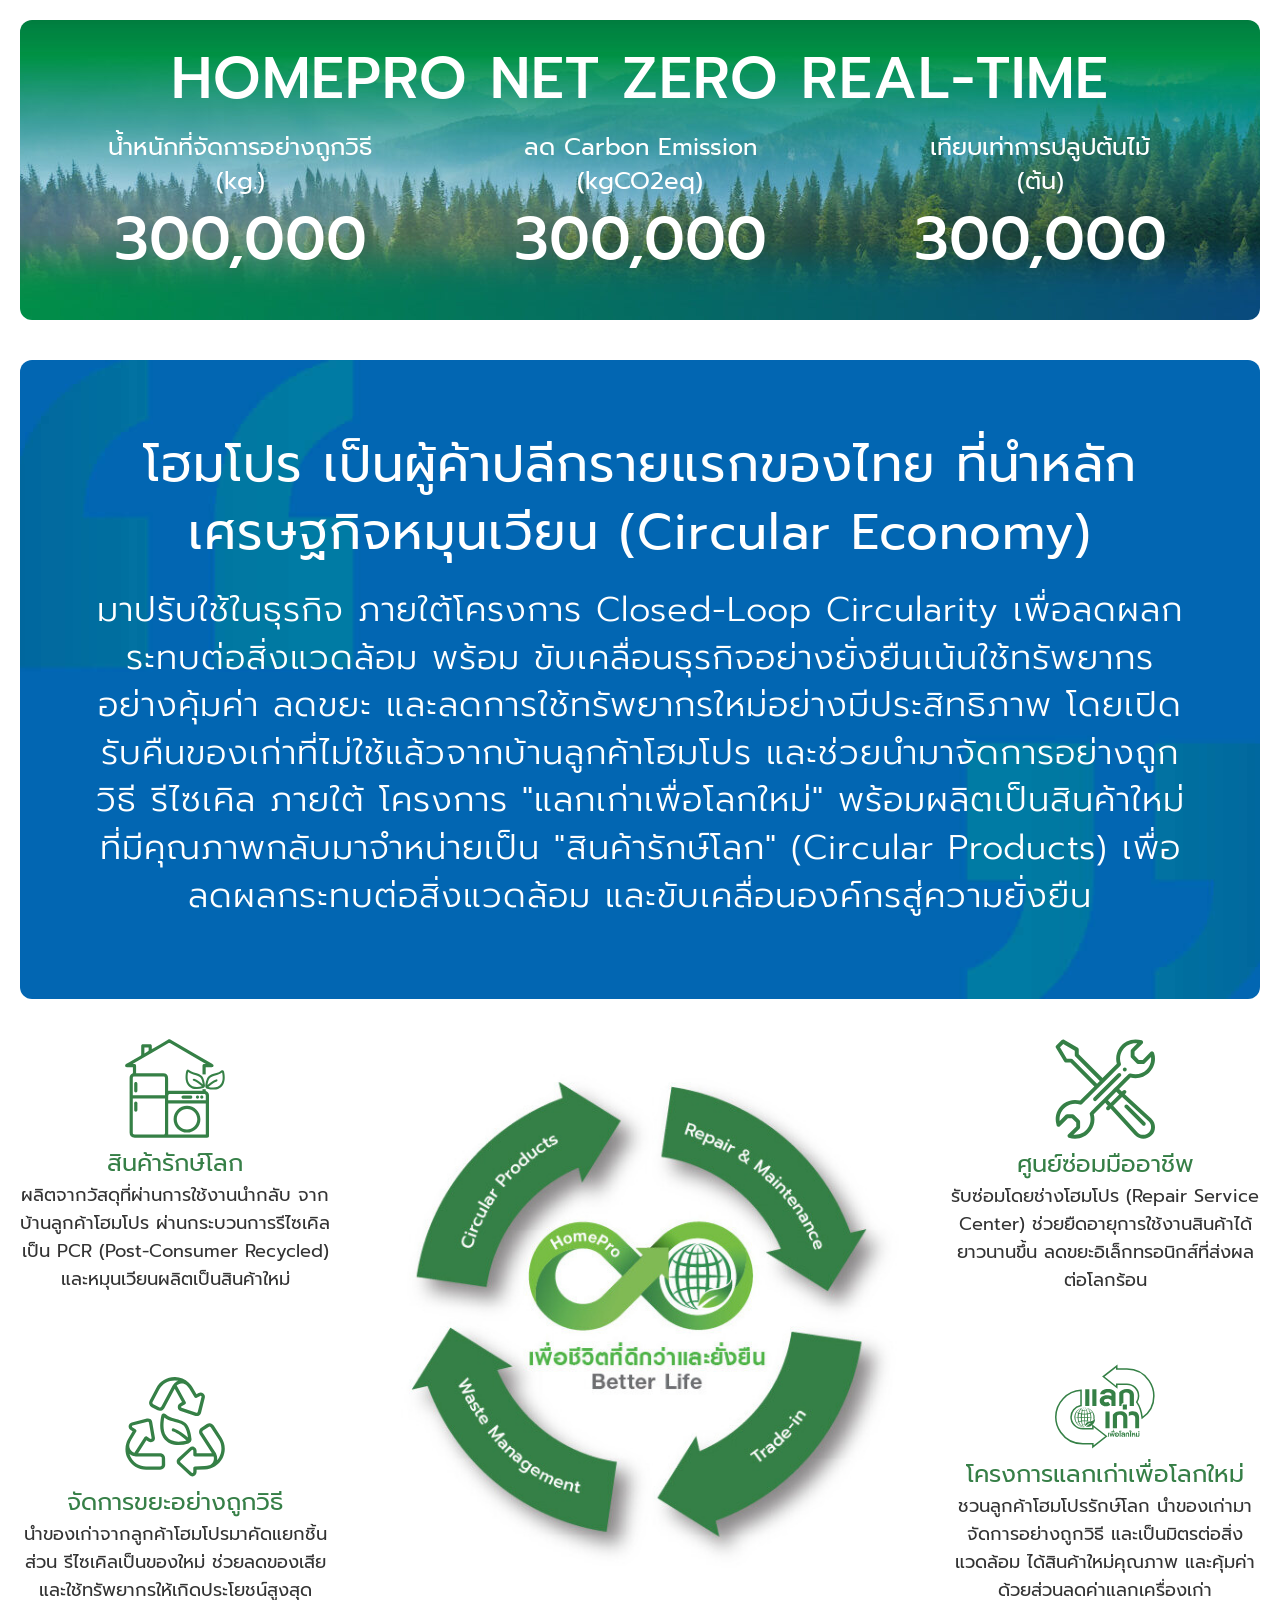
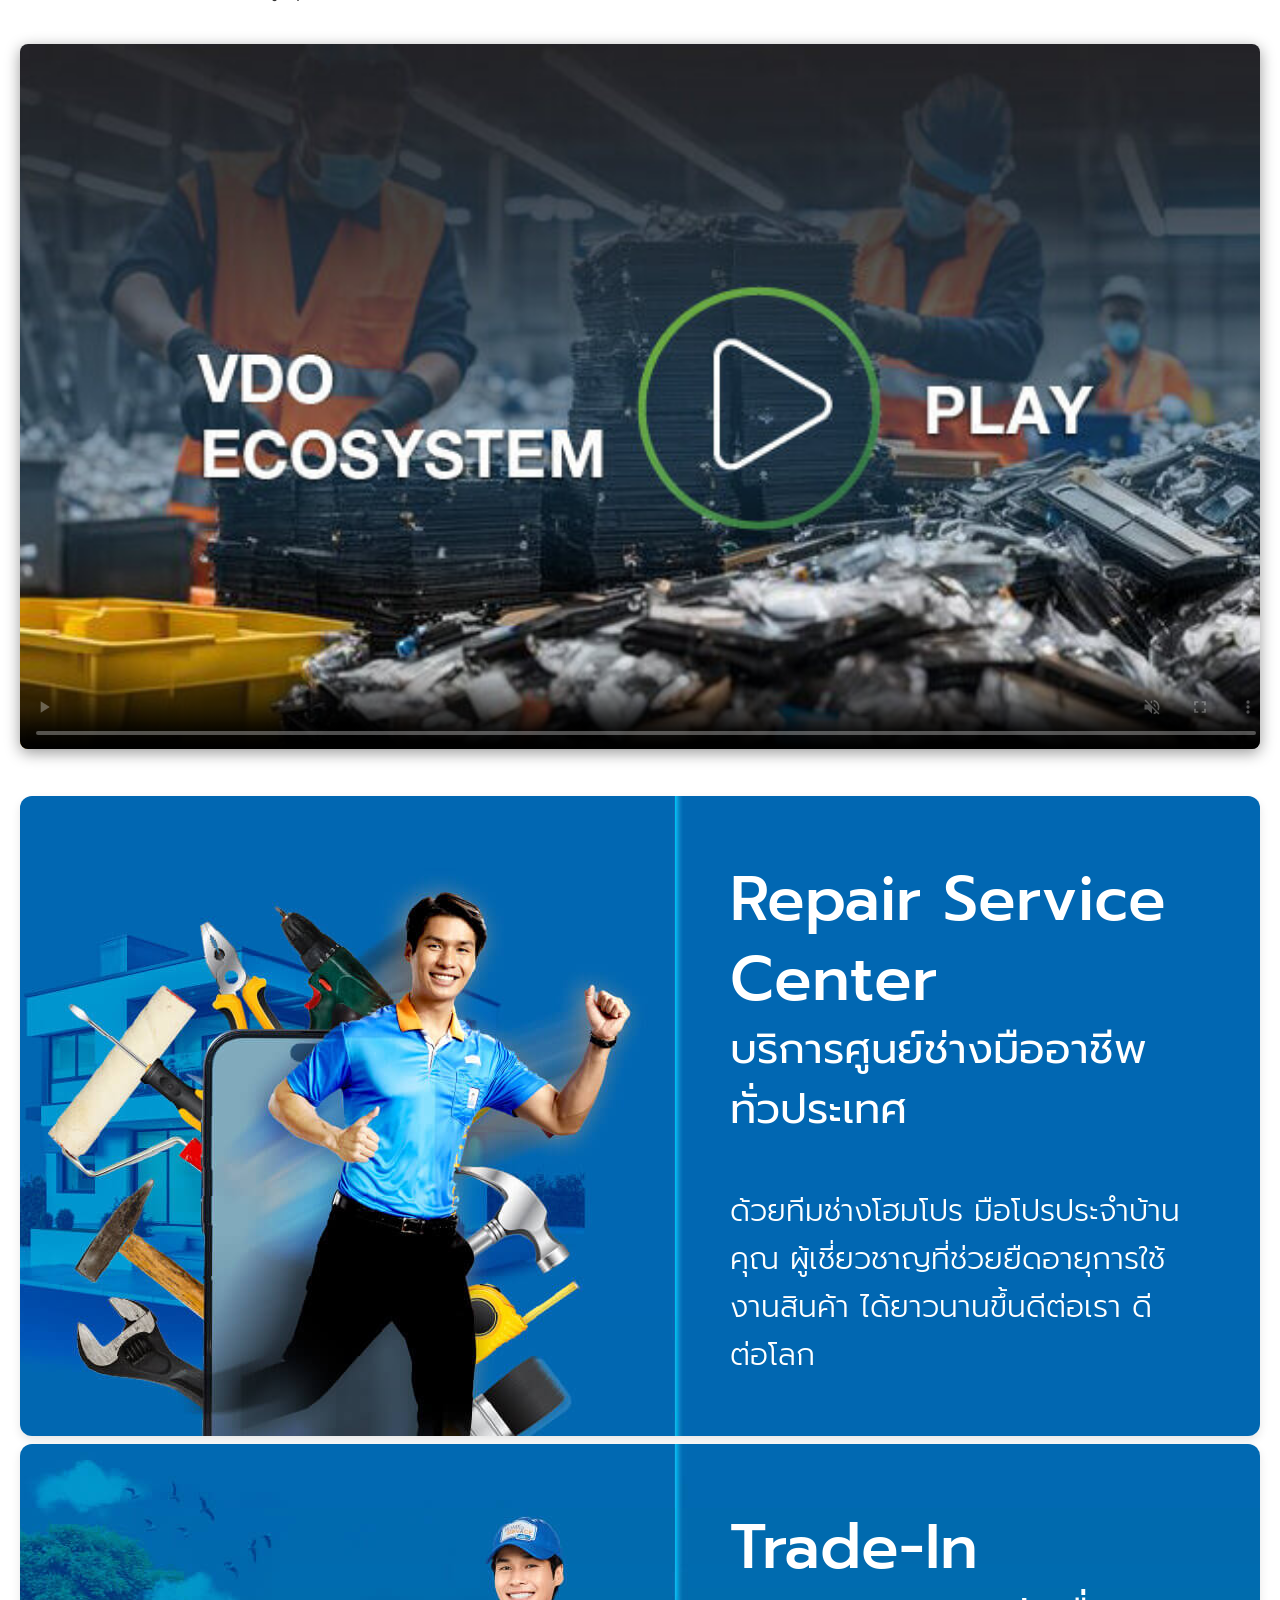
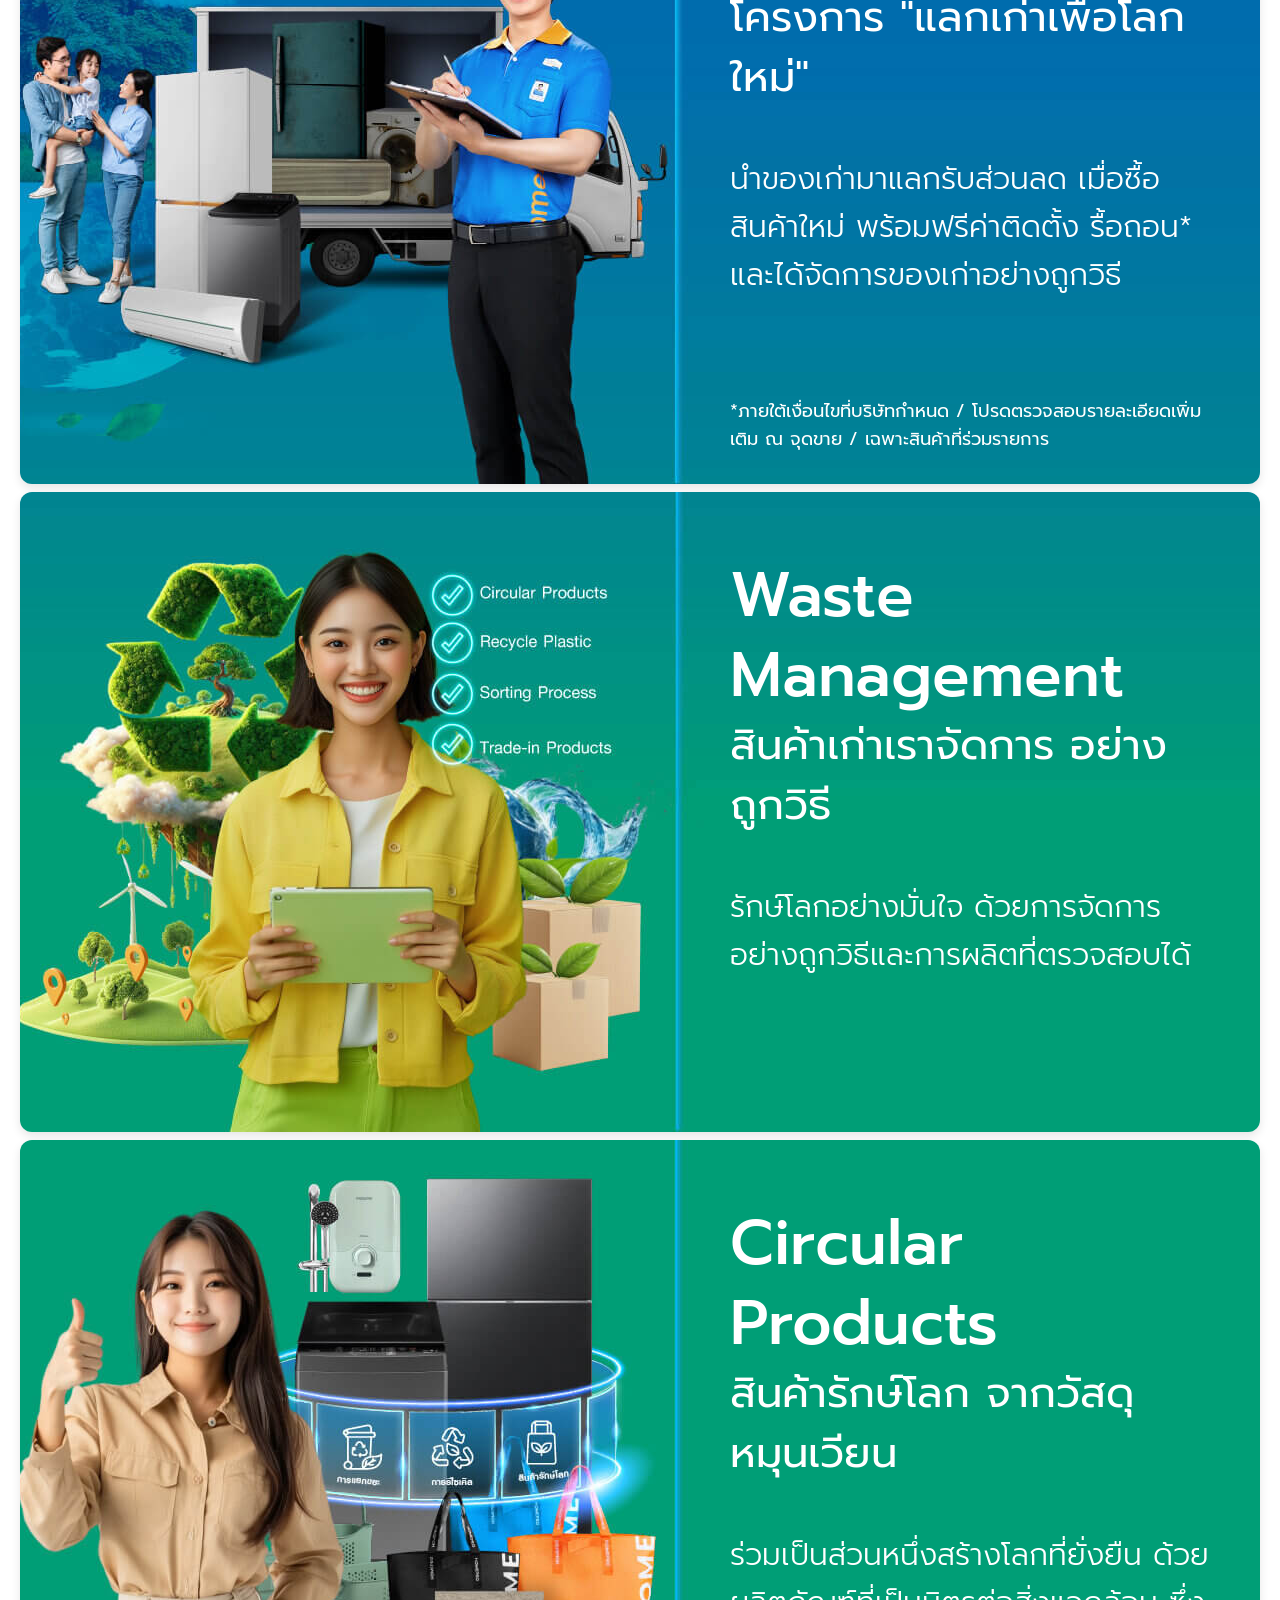
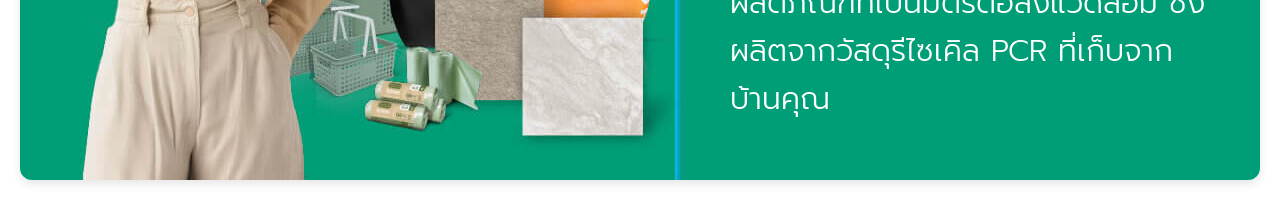
==== commit 7f5e1578: "fix: fix css footer style" ====
--- a/index.html
+++ b/index.html
@@ -219,7 +219,7 @@
               </p>
             </div>
             <div>
-              <p>
+              <p class="service-card__footer">
                 *ภายใต้เงื่อนไขที่บริษัทกำหนด / โปรดตรวจสอบรายละเอียดเพิ่มเติม ณ
                 จุดขาย / เฉพาะสินค้าที่ร่วมรายการ
               </p>
@@ -228,7 +228,6 @@
         </a>
 
         <a
-          target="_blank"
           href="/Waste_Management_TH.html"
           class="service-card service-card--waste"
         >
